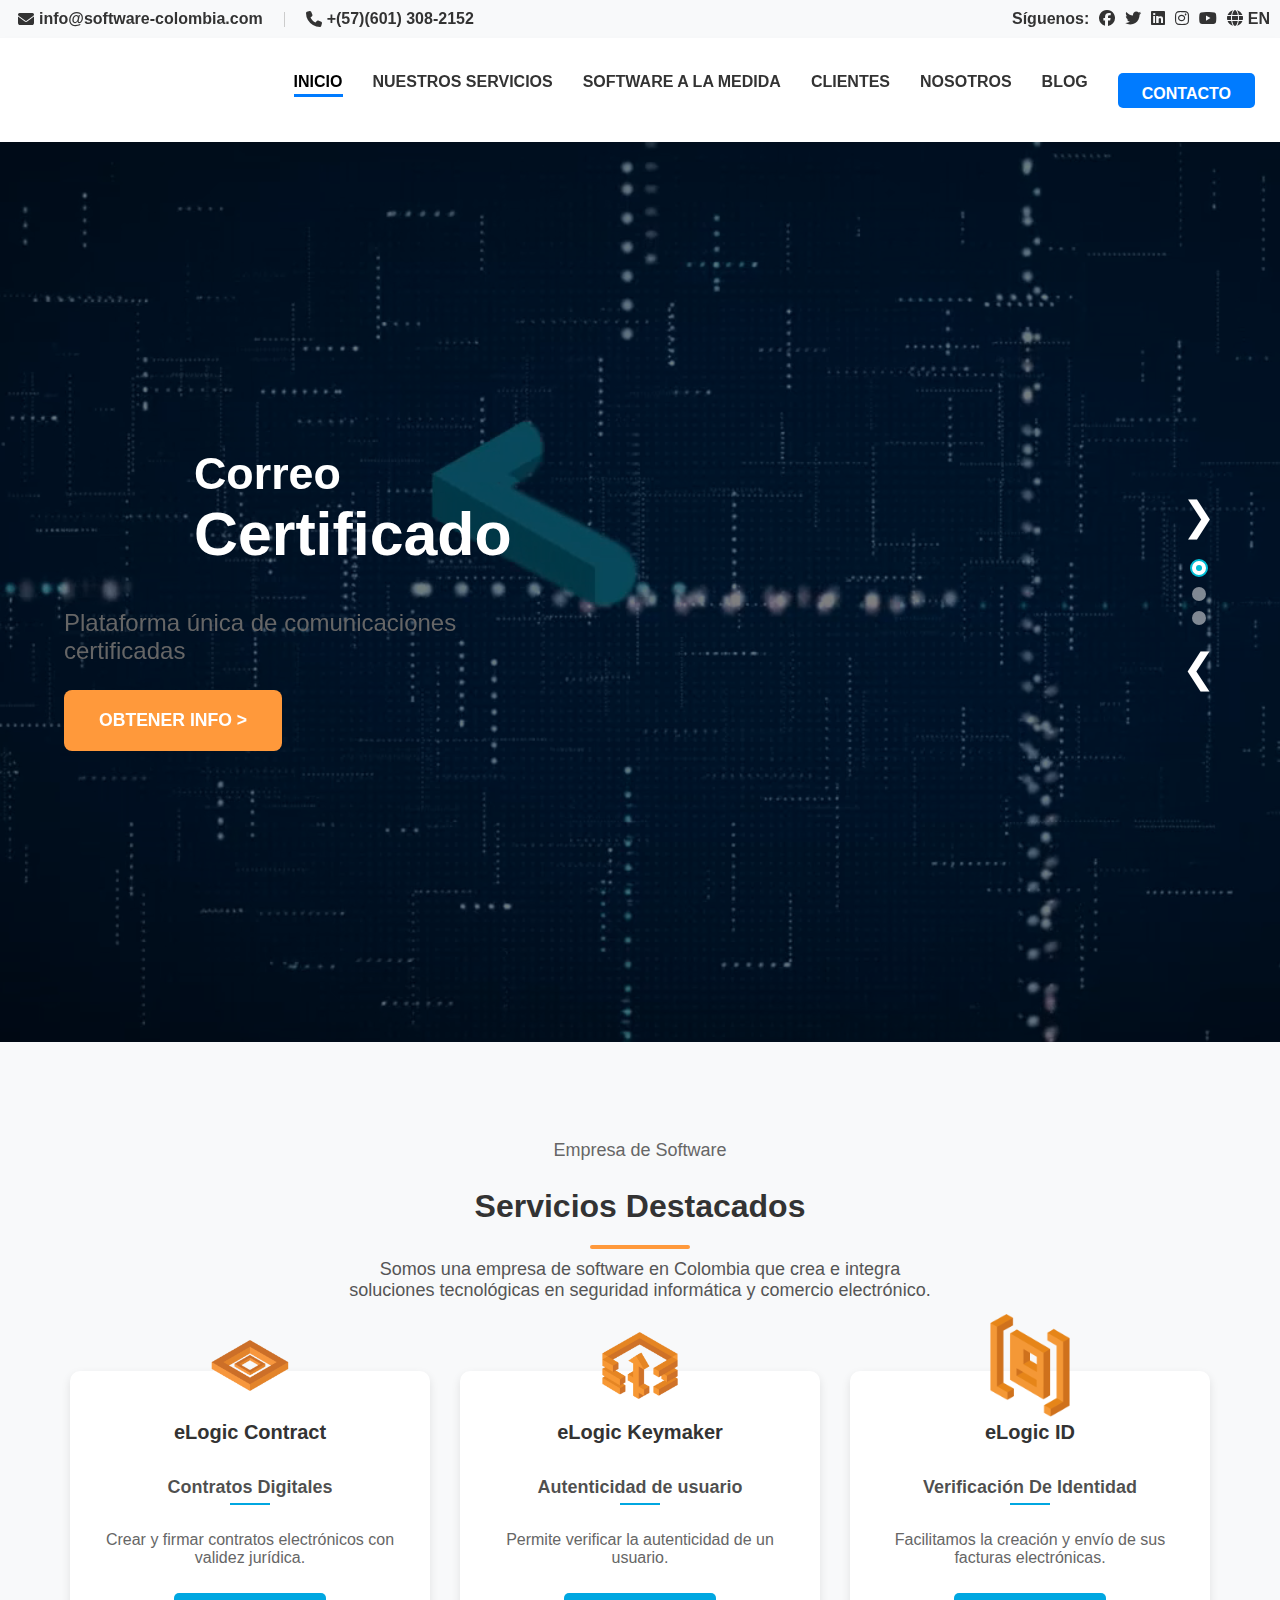
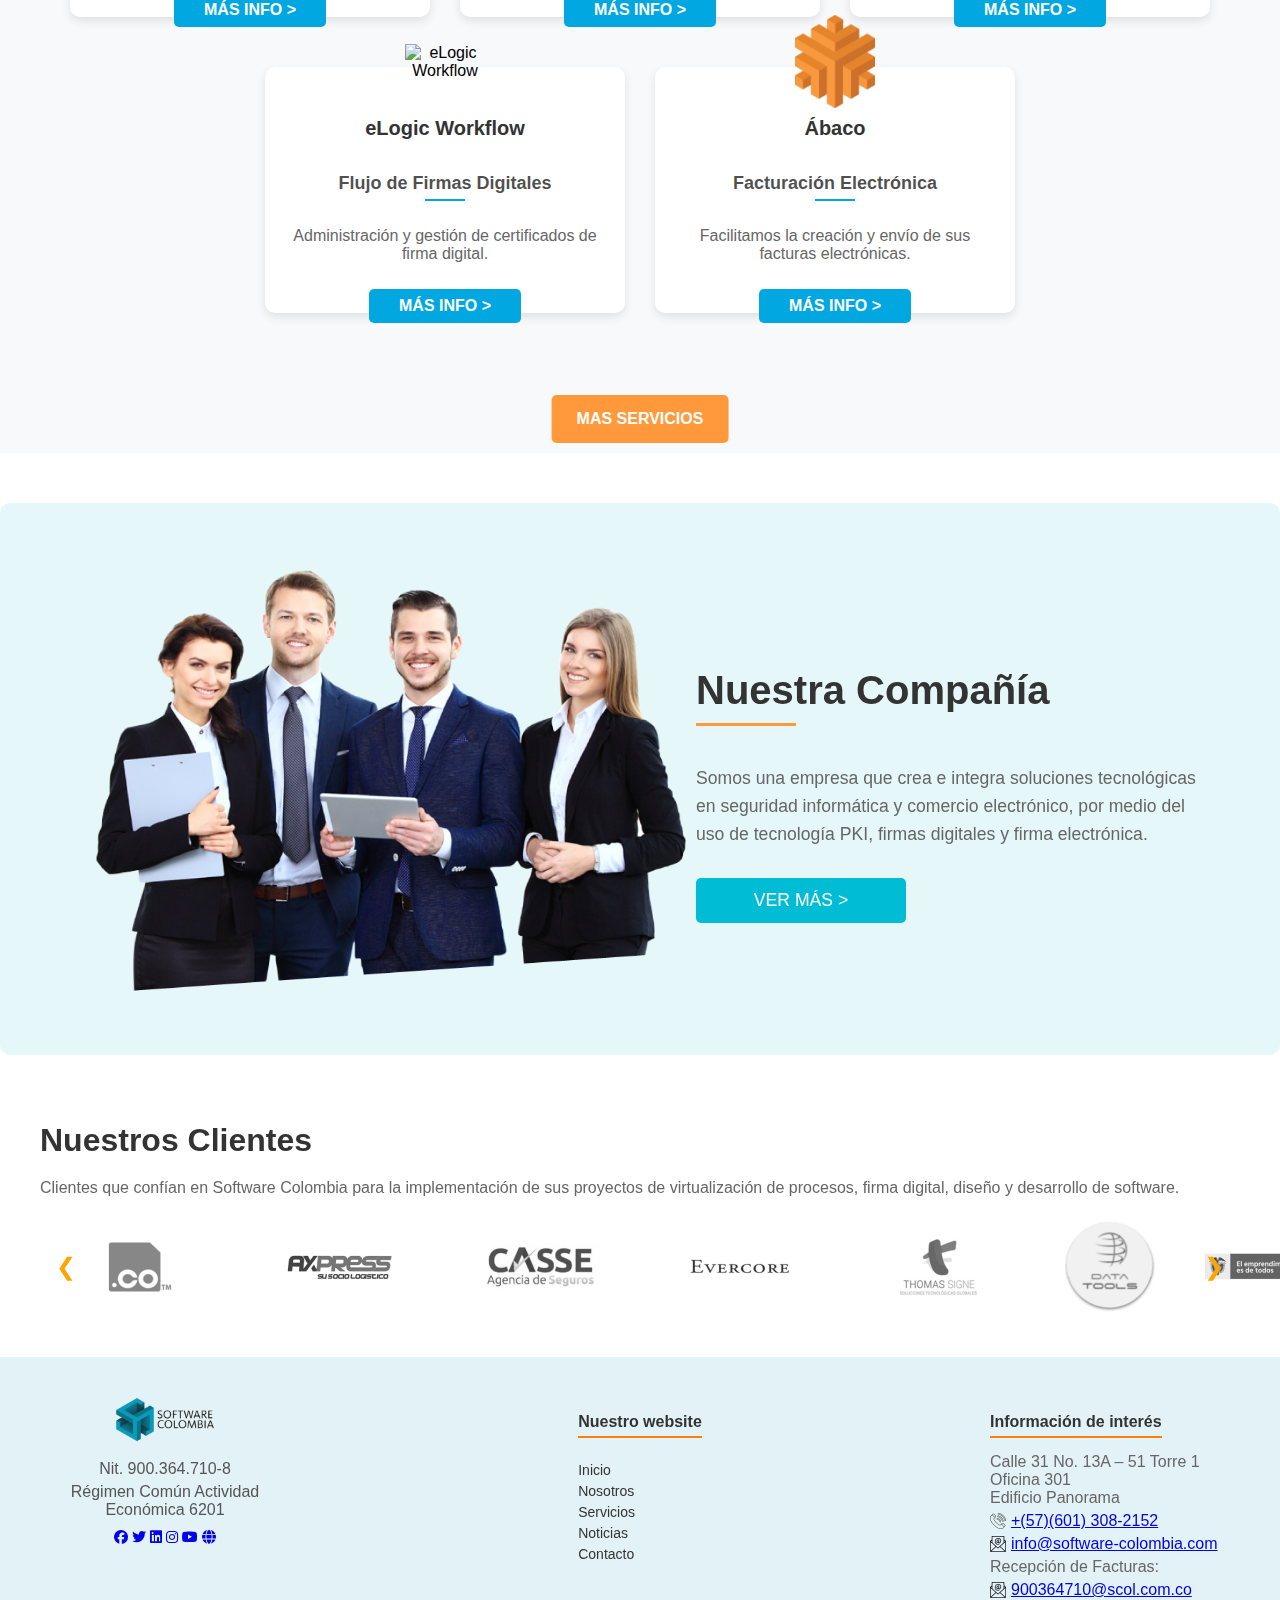
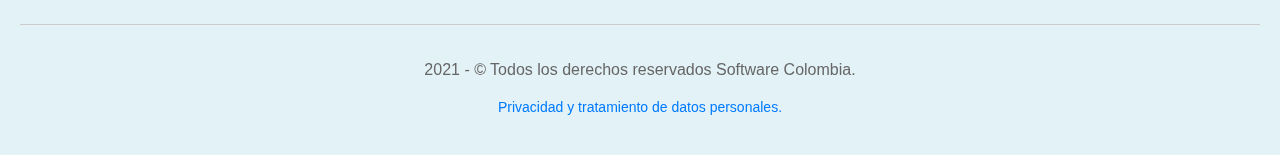
==== html/index.html @ a486e49f "Mejoras seccion de clientes y footer" ====
<!DOCTYPE html>
    <html lang="es">
    <head>
        <meta charset="UTF-8">
        <meta name="viewport" content="width=device-width, initial-scale=1.0">
        <title>Software Colombia</title>
        <link rel="stylesheet" href="/css/index.css">
        <link rel="stylesheet" href="https://cdnjs.cloudflare.com/ajax/libs/font-awesome/6.5.1/css/all.min.css">

    </head>
    <body>
        <header>
            <div class="top-bar">
                <div class="contact-info">
                    <a href="mailto:info@software-colombia.com">
                        <i class="fas fa-envelope"></i> info@software-colombia.com
                    </a>
                    <span class="separator"></span>
                    <a href="tel:+576013082152">
                        <i class="fas fa-phone"></i> +(57)(601) 308-2152
                    </a>
                </div>
                <div class="social-links">
                    <span>Síguenos:</span>
                    <a href="#" class="icon facebook"><i class="fab fa-facebook"></i></a>
                    <a href="#" class="icon twitter"><i class="fab fa-twitter"></i></a>
                    <a href="#" class="icon linkedin"><i class="fab fa-linkedin"></i></a>
                    <a href="#" class="icon instagram"><i class="fab fa-instagram"></i></a>
                    <a href="#" class="icon youtube"><i class="fab fa-youtube"></i></a>
                    <a href="#" class="language"><i class="fas fa-globe"></i> EN</a>
                </div>
            </div>
            
            
            <nav>
                <div class="logo-container">
                    <img src="/img/logo.png" alt="Software Colombia" class="logo">
                </div>
                <ul class="nav-links">
                    <li><a href="#">INICIO</a></li>
                    <li><a href="#">NUESTROS SERVICIOS</a></li>
                    <li><a href="#">SOFTWARE A LA MEDIDA</a></li>
                    <li><a href="#">CLIENTES</a></li>
                    <li><a href="https://software-colombia.com/nosotros/">NOSOTROS</a></li>
                    <li><a href="#">BLOG</a></li>
                    <li><a href="#" class="contact-btn">CONTACTO</a></li>
                </ul>
            </nav>
            <section class="hero">
                <video autoplay loop muted playsinline class="hero-video">
                    <source src="/videos/video-bg.mp4">
                    Tu navegador no soporta el elemento de video.
                </video>
                
                <div class="hero-content">
                    <div class="hero-title">
                        <img src="/img/Scmail.png" alt="Logo" class="logo">
                        <div class="title-text">
                            <span class="correo">Correo</span>
                            <span class="certificado">Certificado</span>
                        </div>
                    </div>
                    <p class="hero-description">Plataforma única de comunicaciones certificadas</p>
                    <button class="cta-button">OBTENER INFO ></button>
                </div>
            
                <div class="carousel">
                    <div class="carousel-controls">
                        <button class="carousel-prev">&#10095;</button> <div class="carousel-indicators">
                            <span class="indicator active"></span>
                            <span class="indicator"></span>
                            <span class="indicator"></span>
                        </div>
                        <button class="carousel-next">&#10094;</button> 
                    </div>
                </div>
            </section>
            
        </header>
        
        <section class="services">
            <p class="subtitle">Empresa de Software</p>
            <h2>Servicios Destacados</h2>
            <div class="title-underline"></div>
            <p class="description">
                Somos una empresa de software en Colombia que crea e integra soluciones tecnológicas en 
                seguridad informática y comercio electrónico.
            </p>
            <div class="services-container">
                <div class="service-card">
                    <div class="service-icon-container">
                        <img src="../img/primer logo.png" alt="eLogic Contract" class="service-icon">
                    </div>
                    <h3>eLogic Contract</h3>
                    <p class="service-title">Contratos Digitales</p>
                    <p>Crear y firmar contratos electrónicos con validez jurídica.</p>
                    <div class="service-button-container">
                        <a href="#" class="btn">MÁS INFO ></a>
                    </div>
                </div>
                <div class="service-card">
                    <div class="service-icon-container">
                        <img src="../img/eLogic-KeyMaker.png" alt="eLogic Keymaker" class="service-icon">
                    </div>
                    <h3>eLogic Keymaker</h3>
                    <p class="service-title">Autenticidad de usuario</p>
                    <p>Permite verificar la autenticidad de un usuario.</p>
                    <div class="service-button-container">
                        <a href="#" class="btn">MÁS INFO ></a>
                    </div>
                </div>
                <div class="service-card">
                    <div class="service-icon-container">
                        <img src="../img/eLogic-ID.png" alt="eLogic ID" class="service-icon">
                    </div>
                    <h3>eLogic ID</h3>
                    <p class="service-title">Verificación De Identidad</p>
                    <p>Facilitamos la creación y envío de sus facturas electrónicas.</p>
                    <div class="service-button-container">
                        <a href="#" class="btn">MÁS INFO ></a>
                    </div>
                </div>
                <div class="service-card">
                    <div class="service-icon-container">
                        <img src="../img/eLogic-Workflow.png" alt="eLogic Workflow" class="service-icon">
                    </div>
                    <h3>eLogic Workflow</h3>
                    <p class="service-title">Flujo de Firmas Digitales</p>
                    <p>Administración y gestión de certificados de firma digital.</p>
                    <div class="service-button-container">
                        <a href="#" class="btn">MÁS INFO ></a>
                    </div>
                </div>
                <div class="service-card">
                    <div class="service-icon-container">
                        <img src="../img/Abaco.png" alt="Ábaco" class="service-icon">
                    </div>
                    <h3>Ábaco</h3>
                    <p class="service-title">Facturación Electrónica</p>
                    <p>Facilitamos la creación y envío de sus facturas electrónicas.</p>
                    <div class="service-button-container">
                        <a href="#" class="btn">MÁS INFO ></a>
                    </div>
                </div>
            </div>
            <div class="more-services">
                <a href="#" class="btn">MAS SERVICIOS</a>
            </div>
        </section>
    
        <section class="company-section">
            <img src="/img/nosotros-software-colombia-2.png" alt="Nuestra Compañía">
            <div class="company-content">
                <h2>Nuestra Compañía</h2>
                <p>Somos una empresa que crea e integra soluciones tecnológicas en seguridad informática y comercio electrónico, por medio del uso de tecnología PKI, firmas digitales y firma electrónica.</p>
                <a href="#" class="btn_COMPA">VER MÁS ></a>
            </div>
        </section>
        <section class="clientes">
            <h2>Nuestros Clientes</h2>
            <p>Clientes que confían en Software Colombia para la implementación de sus proyectos de virtualización de procesos, firma digital, diseño y desarrollo de software.</p>
            <div class="carousel">
                <button id="prev" class="arrow">&#10094;</button>
                <div class="carousel-track">
                    <img src="../img/co-internet-clientes-software-colombia-min.png" alt="1">
                    <img src="../img/axpress-clientes-software-colombia-min.png" alt="2">
                    <img src="../img/casse-clientes-software-colombia-300x200-min.png" alt="3">
                    <img src="../img/evercore-clientes-software-colombia-300x200-min.png" alt="4s">
                    <img src="../img/thomas-signe-clientes-software-colombia-300x200-min.png" alt="5">
                    <img src="../img/DatatoolsV-001-1-e1652474789304-min.png" alt="6">
                    <img src="../img/Logo-MinHacienda-1-300x74-min.png" alt="7">
                    <img src="../img/policia-nacional-clientes-software-colombia-300x200-min.png" alt="8">
                    <img src="../img/sfc-clientes-software-colombia-min.png" alt="9">
                    <img src="../img/imagen_2025-03-11_121646640-min.png" alt="10">
                </div>
                <button id="next" class="arrow">&#10095;</button>
            </div>
        </section>
    <footer>
        <div class="footer-container">
            <div class="footer-logo">
                <img src="../img/logo.png" alt="Software Colombia">
                <p>Nit. 900.364.710-8</p>
                <p>Régimen Común Actividad Económica 6201</p>
                <div class="social-icons">
                    <a href="#" class="icon facebook"><i class="fab fa-facebook"></i></a>
                    <a href="#" class="icon twitter"><i class="fab fa-twitter"></i></a>
                    <a href="#" class="icon linkedin"><i class="fab fa-linkedin"></i></a>
                    <a href="#" class="icon instagram"><i class="fab fa-instagram"></i></a>
                    <a href="#" class="icon youtube"><i class="fab fa-youtube"></i></a>
                    <a href="#" class="language"><i class="fas fa-globe"></i></a>
                </div>
            </div>
    
            <div class="footer-links">
                <h3>Nuestro website</h3>
                <ul>
                    <li><a href="#">Inicio</a></li>
                    <li><a href="#">Nosotros</a></li>
                    <li><a href="#">Servicios</a></li>
                    <li><a href="#">Noticias</a></li>
                    <li><a href="#">Contacto</a></li>
                </ul>
            </div>
    
            <div class="footer-info">
                <h3>Información de interés</h3>
                <p>Calle 31 No. 13A – 51 Torre 1 Oficina 301<br>Edificio Panorama</p>
                <p><img src="../img/phone-call_7229376-min.png" alt="Teléfono"> <a href="tel:+576013082152">+(57)(601) 308-2152</a></p>
                <p><img src="../img/e-mail_11386114-min.png" alt="Email"> <a href="mailto:info@software-colombia.com">info@software-colombia.com</a></p>
                <p>Recepción de Facturas:</p>
                <p><img src="../img/e-mail_11386114-min.png" alt="Email"> <a href="mailto:900364710@scol.com.co">900364710@scol.com.co</a></p>
            </div>
        </div>
    
        <div class="footer-bottom">
            <p>2021 - © Todos los derechos reservados Software Colombia.</p>
            <a href="#">Privacidad y tratamiento de datos personales.</a>
        </div>
    </footer>
    
    <script src="/js/script.js"></script>
</body>
</html>
---- css/index.css ----
body {
    margin: 0;
    font-family: Arial, sans-serif;
}

.top-bar {
    display: flex;
    justify-content: space-between;
    align-items: center;
    padding: 5px 5px;
    background-color: #f8f9fa;
    color: #333;
    font-size: 16px;
    font-weight: bold;
}

.top-bar.hidden {
    transform: translateY(-100%);
    transition: transform 0.3s ease;
}

.contact-info {
    display: flex;
    align-items: center;
}

.contact-info a {
    color: #333;
    text-decoration: none;
    margin: 0 8px;
    transition: color 0.3s;
    padding: 5px;
    border-radius: 5px;
    font-weight: bold;
    display: flex;
    align-items: center;
}

.contact-info a i {
    margin-right: 5px;
}

.contact-info .separator {
    height: 15px;
    width: 1px;
    background-color: #ccc;
    margin: 0 8px;
}

.social-links {
    display: flex;
    align-items: center;
}

.social-links span {
    margin-right: 5px;
}

.social-links a {
    color: #333;
    text-decoration: none;
    margin: 0 5px;
    font-size: 16px;
    transition: color 0.3s;
}

.social-links a:hover {
    color: #000;
}

nav {
    display: flex;
    justify-content: space-between;
    align-items: center;
    padding: 10px;
    background: white;
    box-shadow: 0px 4px 6px rgba(0, 0, 0, 0.1);
}

.logo {
    height: 80px;
    opacity: 0;
    transform: translateY(20px);
    animation: logoFadeIn 1s ease-out forwards;
}

@keyframes logoFadeIn {
    to {
        opacity: 1;
        transform: translateY(0);
    }
}

.nav-links {
    list-style: none;
    display: flex;
    padding: 0;
}

.nav-links li {
    position: relative;
    margin: 0 15px;
}

.nav-links a {
    text-decoration: none;
    color: #333;
    font-weight: bold;
    padding-bottom: 5px;
    transition: color 0.3s;
    position: relative;
}

.nav-links a::after {
    content: "";
    position: absolute;
    left: 0;
    bottom: -2px;
    width: 100%;
    height: 3px;
    background-color: #007bff;
    transform: scaleX(0);
    transform-origin: left;
    transition: transform 0.3s ease-in-out;
}

.nav-links a:hover::after {
    transform: scaleX(1);
}

.nav-links li:first-child a {
    color: black !important;
}

.nav-links li:first-child a::after {
    transform: scaleX(1);
}

.contact-btn {
    background-color: #007bff;
    color: white !important;
    padding: 12px 24px;
    border-radius: 5px;
    font-weight: bold;
    text-decoration: none !important;
    display: inline-block;
    transition: background-color 0.3s ease-in-out;
    border: none;
}

.contact-btn::after {
    display: none !important;
}

.contact-btn:hover {
    background-color: #0056b3;
}

.hero {
    position: relative;
    display: flex;
    align-items: center;
    justify-content: space-between;
    height: 100vh;
    overflow: hidden;
    padding: 0 5%;
}

.hero-video {
    position: absolute;
    top: 50%;
    left: 50%;
    transform: translate(-50%, -50%);
    width: 100%;
    height: 100%;
    object-fit: cover;
    z-index: -1;
}

.hero::after {
    content: "";
    position: absolute;
    top: 0;
    left: 0;
    width: 100%;
    height: 100%;
    background: rgba(0, 0, 0, 0.5);
    z-index: 0;
}

.hero-content {
    max-width: 40%;
    color: white;
    text-align: left;
    position: relative;
    z-index: 1;
}

.hero-title {
    display: flex;
    align-items: center;
    gap: 20px;
}

.hero-title .logo {
    width: 110px;
    height: auto;
}

.hero-title .title-text {
    display: flex;
    flex-direction: column;
}

.hero-title .correo {
    font-size: 2.8em;
    font-weight: bold;
}

.hero-title .certificado {
    font-size: 3.8em;
    font-weight: bold;
}

.hero-description {
    font-size: 1.5em;
    margin: 25px 0;
}

.cta-button {
    background-color: rgb(255, 153, 59);
    color: white;
    padding: 20px 35px;
    border-radius: 8px;
    text-decoration: none;
    font-weight: bold;
    font-size: 1.1em;
    border: none;
    cursor: pointer;
    transition: background 0.3s ease;
}

.cta-button:hover {
    background-color: #ffd9a6;
}

.carousel {
    position: relative;
    z-index: 1;
}

.carousel-controls {
    display: flex;
    flex-direction: column;
    align-items: center;
    position: absolute;
    right: 1%;
    top: 50%;
    transform: translateY(-50%);
    gap: 20px;
}

.carousel-prev,
.carousel-next {
    background: none;
    color: white;
    border: none;
    padding: 0;
    font-size: 2.5em;
    cursor: pointer;
    transition: transform 0.2s;
}

.carousel-prev:hover,
.carousel-next:hover {
    transform: scale(1.2);
}

.carousel-indicators {
    display: flex;
    flex-direction: column;
    align-items: center;
    gap: 10px;
}

.indicator {
    width: 14px;
    height: 14px;
    background-color: rgba(255, 255, 255, 0.5);
    border-radius: 50%;
    cursor: pointer;
    transition: background 0.3s, transform 0.2s;
    position: relative;
}

.indicator.active {
    background-color: white;
    border: 2px solid #00bcd4;
}

.indicator.active::before {
    content: '';
    position: absolute;
    top: 50%;
    left: 50%;
    transform: translate(-50%, -50%);
    width: 6px;
    height: 6px;
    background-color: #00bcd4;
    border-radius: 50%;
}

.services {
    text-align: center;
    padding: 80px 20px;
    background-color: #f8f9fa;
    position: relative;
    overflow: visible;
}

.subtitle {
    font-size: 18px;
    color: #666;
    margin-bottom: 10px;
}

h2 {
    font-size: 32px;
    color: #333;
    margin-bottom: 20px;
}

.title-underline {
    width: 100px;
    height: 4px;
    background-color: rgb(255, 153, 59);
    margin: 10px auto;
    border-radius: 2px;
}

.description {
    font-size: 18px;
    color: #555;
    max-width: 600px;
    margin: 0 auto 70px;
}

.services-container {
    display: flex;
    flex-wrap: wrap;
    justify-content: center;
    gap: 20px 30px;
    align-items: stretch;
}

.service-card {
    background: white;
    border-radius: 10px;
    padding: 30px 20px;
    width: 320px;
    box-shadow: 0 4px 10px rgba(0, 0, 0, 0.1);
    text-align: center;
    transition: transform 0.3s;
    display: flex;
    flex-direction: column;
    justify-content: flex-start;
    align-items: center;
    position: relative;
    overflow: visible;
    margin-bottom: 30px;
}

.service-card:hover {
    transform: translateY(-5px);
}

.service-icon {
    width: 80px;
    height: auto;
    margin-bottom: 50px;
    display: block;
    margin-left: auto;
    margin-right: auto;
}

h3 {
    font-size: 20px;
    color: #333;
    margin-bottom: 15px;
}

.service-title {
    font-weight: bold;
    font-size: 18px;
    color: rgba(0, 0, 0, 0.7);
    margin-bottom: 10px;
    position: relative;
}

.service-title::after {
    content: "";
    display: block;
    width: 40px;
    height: 2px;
    background-color: #00a7e1;
    margin: 5px auto 0;
}

p {
    font-size: 16px;
    color: #666;
    margin-bottom: 20px;
    flex-grow: 1;
}

.btn {
    display: inline-block;
    padding: 8px 30px;
    background-color: #00a7e1;
    color: white;
    text-decoration: none;
    border-radius: 5px;
    font-weight: bold;
    transition: background 0.3s;
    align-self: center;
    margin-top: auto;
    position: absolute;
    bottom: 10px;
    left: 50%;
    transform: translateX(-50%);
    white-space: nowrap;
}

.btn:hover {
    background-color: #007bff;
}

.special-container {
    display: flex;
    justify-content: center;
    gap: 20px;
    width: 100%;
}

.service-card.special {
    width: 45%;
}

.more-services {
    margin-top: 30px;
    text-align: center;
    font-weight: bold;
}

.more-services .btn {
    background-color: rgb(255, 153, 59);
    color: white;
    padding: 15px 25px;
    font-size: 1rem;
    border-radius: 5px;
    text-decoration: none;
}

.more-services .btn:hover {
    background-color: #e68900;
}

.service-icon-container {
    position: absolute;
    top: -20px;
    left: 50%;
    transform: translateX(-50%);
    width: 80px;
    height: 80px;
    display: flex;
    justify-content: center;
    align-items: center;
    z-index: 1;
}

.service-button-container {
    position: absolute;
    bottom: -20px;
    left: 50%;
    transform: translateX(-50%);
    z-index: 1;
}

.company-section {
    display: flex;
    align-items: center;
    justify-content: space-between;
    background-color: rgba(9, 172, 196, 0.1) !important;
    padding: 60px 80px;
    border-radius: 10px;
    margin-top: 50px;
}

.company-section img {
    width: 55%;
    border-radius: 10px;
}

.company-content {
    width: 45%;
    text-align: left;
    display: flex;
    flex-direction: column;
}

.company-content .btn_COMPA {
    background-color: #00bcd4;
    color: white;
    padding: 12px 30px;
    font-size: 1.1rem;
    border-radius: 5px;
    text-decoration: none;
    display: inline-block;
    margin-top: auto;
    width: 150px;
    text-align: center;
}

.company-content h2 {
    font-size: 2.5rem;
    color: #333;
    margin-bottom: 20px;
    border-bottom: 3px solid rgb(255, 153, 59);
    width: 100px;
    padding-bottom: 10px;
    display: inline-block;
    white-space: nowrap;
}

.company-content p {
    font-size: 1.1rem;
    color: #666;
    line-height: 1.6;
    margin-bottom: 30px;
}

.company-content .btn {
    background-color: #00bcd4;
    color: white;
    padding: 12px 30px;
    font-size: 1.1rem;
    border-radius: 5px;
    text-decoration: none;
    display: inline-block;
    margin-top: 20px;
}

.company-content .btn:hover {
    background-color: #008c9e;
}

.clientes {
    padding: 40px 20px;
    max-width: 1200px;
    margin: auto;
}

.carousel-container {
    position: relative;
    display: flex;
    align-items: center;
    justify-content: center;
    overflow: hidden;
    max-width: 100%;
    margin: auto;
}

.carousel-track-wrapper {
    overflow: hidden;
    width: 80%;
    max-width: 1000px;
}

.carousel-track {
    display: flex;
    transition: transform 0.5s ease-in-out;
    width: max-content;
    align-items: center;
}

.carousel-track img {
    max-width: 150px;
    margin: 0 25px;
    filter: grayscale(100%);
    transition: filter 0.3s ease-in-out;
}

.carousel-track img:hover {
    filter: grayscale(0%);
}

.arrow {
    position: absolute;
    background: none;
    border: none;
    font-size: 24px;
    cursor: pointer;
    color: orange;
    top: 50%;
    transform: translateY(-50%);
}

#prev {
    left: 10px;
}

#next {
    right: 10px;
}

footer {
    background-color: #e3f2f7;
    padding: 40px 20px;
    color: #333;
    font-size: 14px;
}

.footer-container {
    display: flex;
    justify-content: space-between;
    align-items: flex-start;
    max-width: 1200px;
    margin: auto;
    flex-wrap: wrap;
}

.footer-logo {
    max-width: 250px;
    text-align: center;
}

.footer-logo img {
    width: 100px;
    margin-bottom: 10px;
}

.footer-logo p {
    margin: 5px 0;
    color: #555;
}

.social-icons {
    margin-top: 10px;
}

.social-icons a img {
    width: 24px;
    margin: 0 5px;
    transition: transform 0.3s;
}

.social-icons a img:hover {
    transform: scale(1.2);
}

.footer-links,
.footer-info {
    max-width: 250px;
}

.footer-links h3,
.footer-info h3 {
    font-size: 16px;
    font-weight: bold;
    margin-bottom: 10px;
    border-bottom: 2px solid #ff7f0e;
    display: inline-block;
    padding-bottom: 5px;
}

.footer-links ul {
    list-style: none;
    padding: 0;
}

.footer-links ul li {
    margin: 5px 0;
}

.footer-links ul li a {
    text-decoration: none;
    color: #333;
    transition: color 0.3s;
}

.footer-links ul li a:hover {
    color: #ff7f0e;
}

.footer-info p {
    margin: 5px 0;
    display: flex;
    align-items: center;
}

.footer-info img {
    width: 16px;
    margin-right: 5px;
}

.footer-bottom {
    text-align: center;
    padding-top: 20px;
    border-top: 1px solid #ccc;
    margin-top: 20px;
}

.footer-bottom a {
    color: #007bff;
    text-decoration: none;
}

.footer-bottom a:hover {
    text-decoration: underline;
}

/* Media Queries para Responsive Design */

@media (max-width: 1200px) {
    .hero-content {
        max-width: 50%;
    }

    .company-section {
        padding: 40px;
    }

    .company-section img {
        width: 50%;
    }

    .company-content {
        width: 50%;
    }
}

@media (max-width: 992px) {
    .hero-content {
        max-width: 60%;
    }

    .company-section {
        flex-direction: column;
        align-items: center;
        text-align: center;
    }

    .company-section img {
        width: 80%;
        margin-bottom: 20px;
    }

    .company-content {
        width: 80%;
        text-align: center;
    }

    .company-content h2 {
        margin: 0 auto 20px;
    }

    .services-container {
        gap: 20px;
    }

    .service-card {
        width: 45%;
    }

    .special-container {
        flex-direction: column;
        align-items: center;
    }

    .service-card.special {
        width: 80%;
    }
}

@media (max-width: 768px) {
    .top-bar {
        flex-direction: column;
        align-items: flex-start;
        padding: 10px;
    }

    .contact-info {
        margin-bottom: 10px;
    }

    .hero-content {
        max-width: 80%;
    }

    .hero-title {
        flex-direction: column;
        align-items: flex-start;
    }

    .hero-title .logo {
        margin-bottom: 20px;
    }

    .nav-links {
        flex-direction: column;
        align-items: flex-start;
    }

    .nav-links li {
        margin: 10px 0;
    }

    .services-container {
        flex-direction: column;
        align-items: center;
    }

    .service-card {
        width: 80%;
    }

    .carousel-controls {
        right: 5%;
    }

    .carousel-track img {
        max-width: 100px;
        margin: 0 15px;
    }

    .footer-container {
        flex-direction: column;
        align-items: center;
        text-align: center;
    }

    .footer-links,
    .footer-info {
        margin-top: 20px;
    }
}

@media (max-width: 576px) {
    .hero-content {
        max-width: 90%;
    }

    .hero-title .correo {
        font-size: 2em;
    }

    .hero-title .certificado {
        font-size: 3em;
    }

    .hero-description {
        font-size: 1.2em;
    }

    .cta-button {
        padding: 15px 25px;
        font-size: 1em;
    }

    .service-card {
        width: 100%;
    }

    .carousel-track img {
        max-width: 80px;
        margin: 0 10px;
    }

    .footer-logo img {
        width: 80px;
    }

    .footer-links,
    .footer-info {
        max-width: 100%;
    }
}
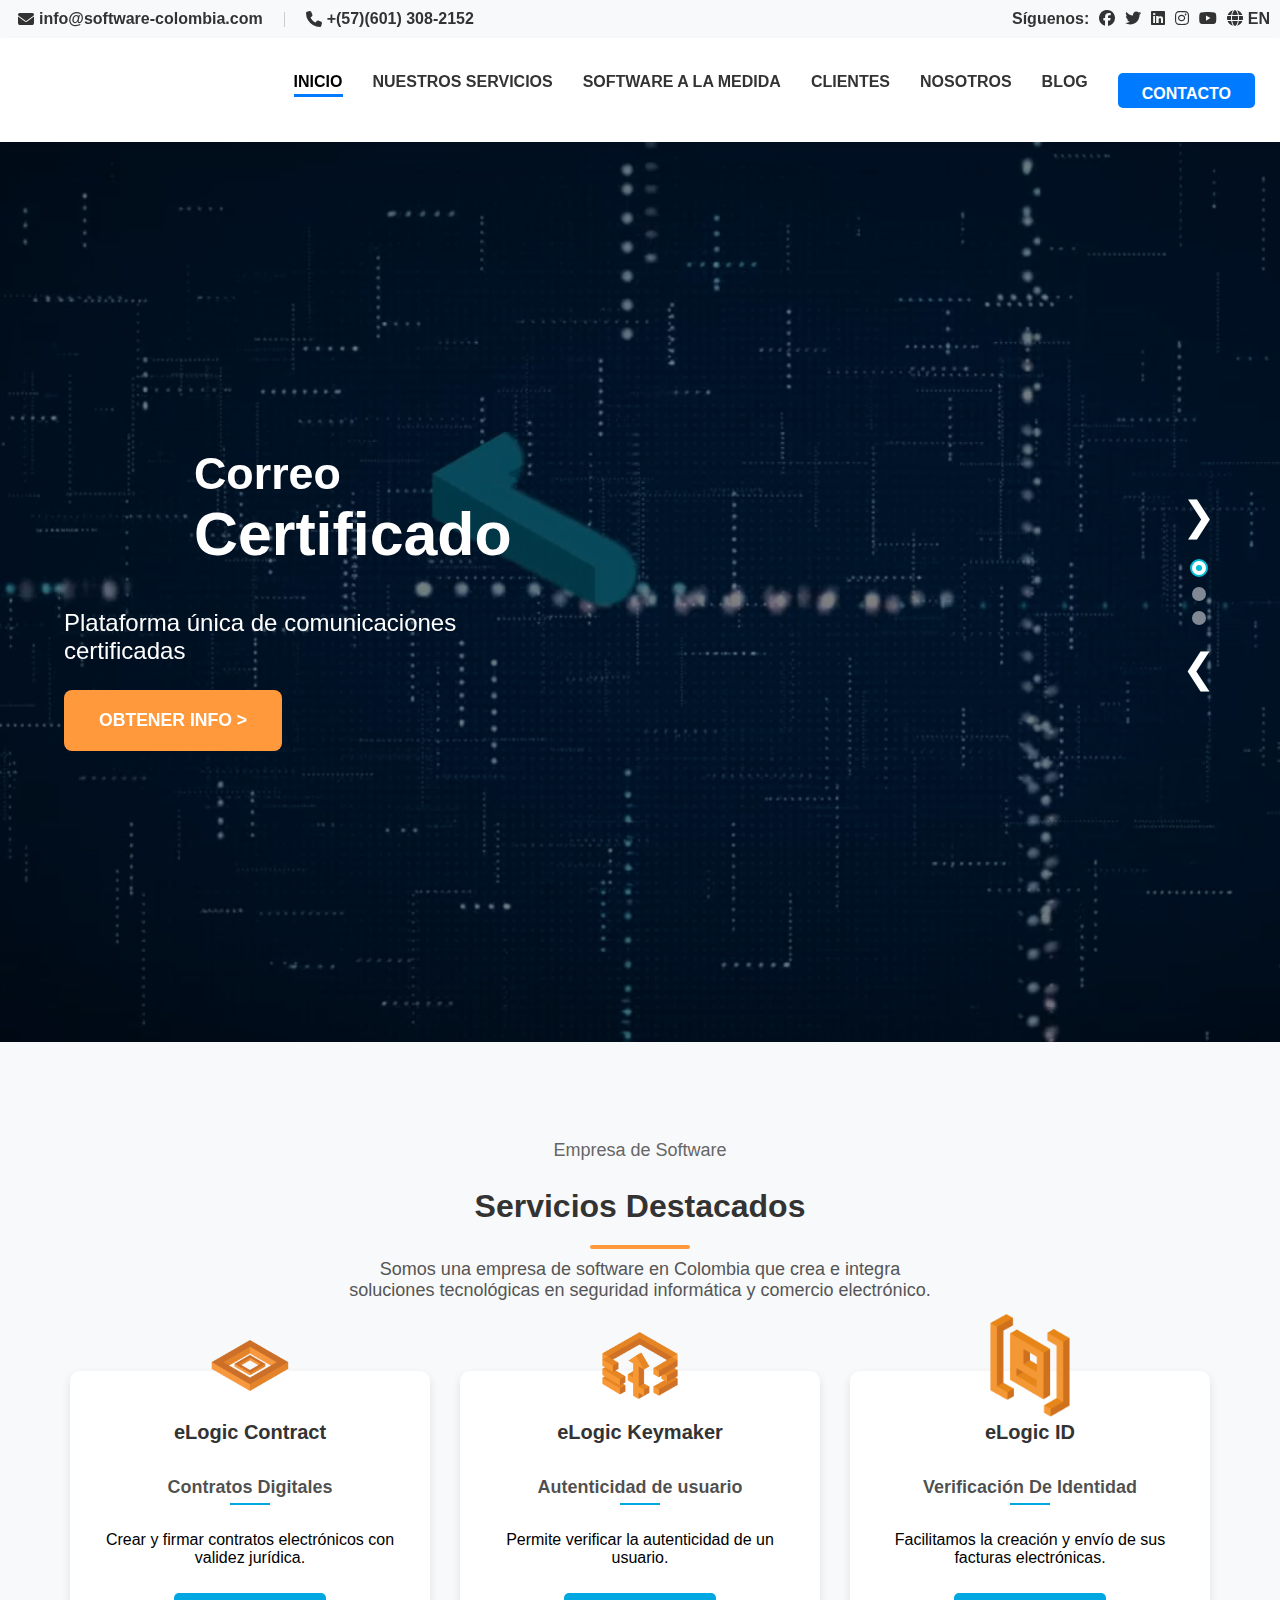
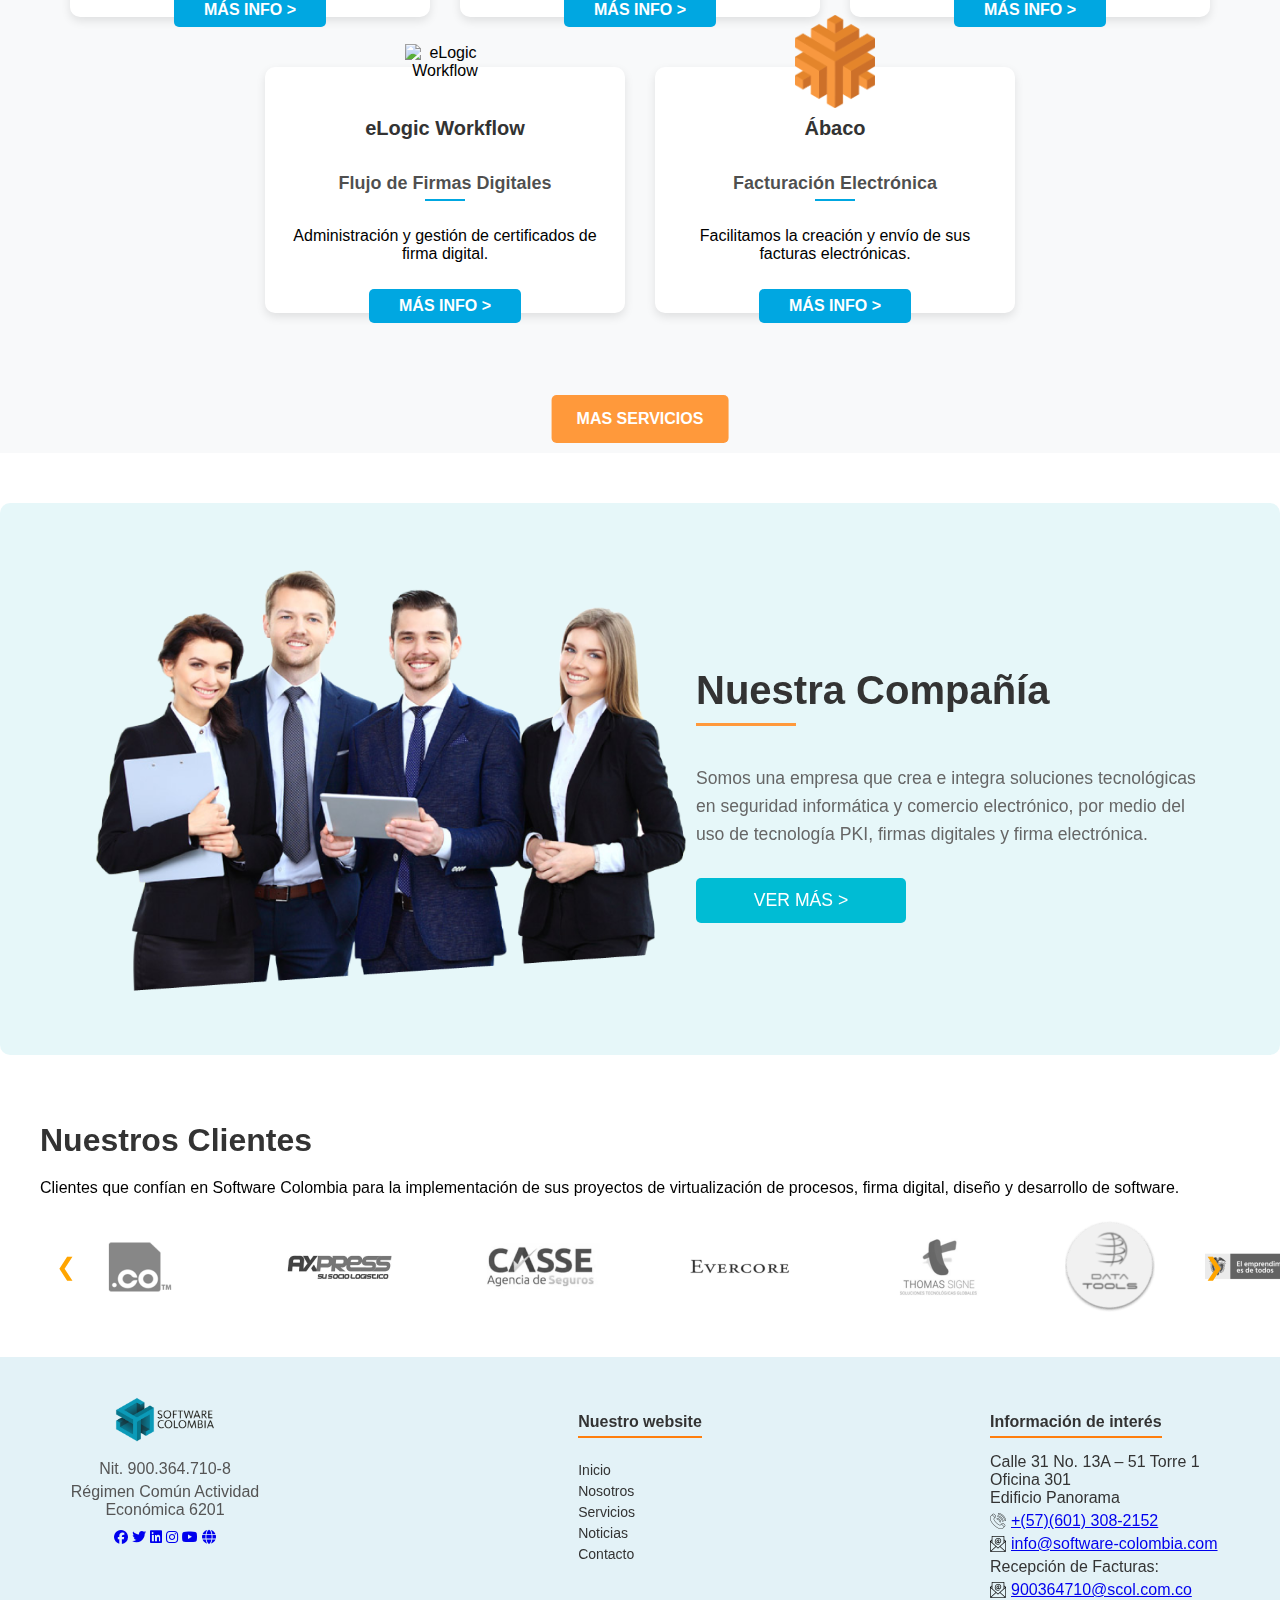
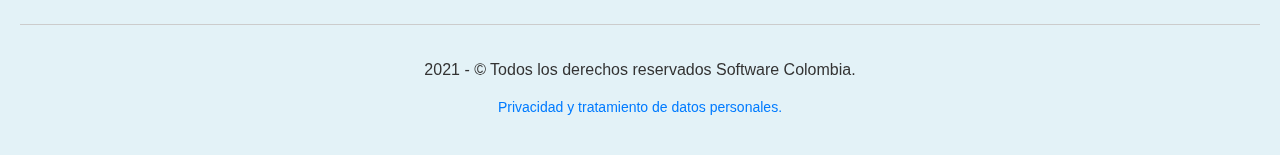
==== commit d1ee7cd0: "fix trancisiones" ====
--- a/html/index.html
+++ b/html/index.html
@@ -1,224 +1,223 @@
-    <!DOCTYPE html>
-    <html lang="es">
-    <head>
-        <meta charset="UTF-8">
-        <meta name="viewport" content="width=device-width, initial-scale=1.0">
-        <title>Software Colombia</title>
-        <link rel="stylesheet" href="/css/index.css">
-        <link rel="stylesheet" href="https://cdnjs.cloudflare.com/ajax/libs/font-awesome/6.5.1/css/all.min.css">
-
-    </head>
-    <body>
-        <header>
-            <div class="top-bar">
-                <div class="contact-info">
-                    <a href="mailto:info@software-colombia.com">
-                        <i class="fas fa-envelope"></i> info@software-colombia.com
-                    </a>
-                    <span class="separator"></span>
-                    <a href="tel:+576013082152">
-                        <i class="fas fa-phone"></i> +(57)(601) 308-2152
-                    </a>
-                </div>
-                <div class="social-links">
-                    <span>Síguenos:</span>
-                    <a href="#" class="icon facebook"><i class="fab fa-facebook"></i></a>
-                    <a href="#" class="icon twitter"><i class="fab fa-twitter"></i></a>
-                    <a href="#" class="icon linkedin"><i class="fab fa-linkedin"></i></a>
-                    <a href="#" class="icon instagram"><i class="fab fa-instagram"></i></a>
-                    <a href="#" class="icon youtube"><i class="fab fa-youtube"></i></a>
-                    <a href="#" class="language"><i class="fas fa-globe"></i> EN</a>
-                </div>
-            </div>
-            
-            
-            <nav>
-                <div class="logo-container">
-                    <img src="/img/logo.png" alt="Software Colombia" class="logo">
-                </div>
-                <ul class="nav-links">
-                    <li><a href="#">INICIO</a></li>
-                    <li><a href="#">NUESTROS SERVICIOS</a></li>
-                    <li><a href="#">SOFTWARE A LA MEDIDA</a></li>
-                    <li><a href="#">CLIENTES</a></li>
-                    <li><a href="https://software-colombia.com/nosotros/">NOSOTROS</a></li>
-                    <li><a href="#">BLOG</a></li>
-                    <li><a href="#" class="contact-btn">CONTACTO</a></li>
-                </ul>
-            </nav>
-            <section class="hero">
-                <video autoplay loop muted playsinline class="hero-video">
-                    <source src="/videos/video-bg.mp4">
-                    Tu navegador no soporta el elemento de video.
-                </video>
-                
-                <div class="hero-content">
-                    <div class="hero-title">
-                        <img src="/img/Scmail.png" alt="Logo" class="logo">
-                        <div class="title-text">
-                            <span class="correo">Correo</span>
-                            <span class="certificado">Certificado</span>
-                        </div>
+<!DOCTYPE html>
+<html lang="es">
+<head>
+    <meta charset="UTF-8">
+    <meta name="viewport" content="width=device-width, initial-scale=1.0">
+    <title>Software Colombia</title>
+    <link rel="stylesheet" href="/css/index.css">
+    <link rel="stylesheet" href="https://cdnjs.cloudflare.com/ajax/libs/font-awesome/6.5.1/css/all.min.css">
+
+</head>
+<body>
+    <header>
+        <div class="top-bar">
+            <div class="contact-info">
+                <a href="mailto:info@software-colombia.com">
+                    <i class="fas fa-envelope"></i> info@software-colombia.com
+                </a>
+                <span class="separator"></span>
+                <a href="tel:+576013082152">
+                    <i class="fas fa-phone"></i> +(57)(601) 308-2152
+                </a>
+            </div>
+            <div class="social-links">
+                <span>Síguenos:</span>
+                <a href="#" class="icon facebook"><i class="fab fa-facebook"></i></a>
+                <a href="#" class="icon twitter"><i class="fab fa-twitter"></i></a>
+                <a href="#" class="icon linkedin"><i class="fab fa-linkedin"></i></a>
+                <a href="#" class="icon instagram"><i class="fab fa-instagram"></i></a>
+                <a href="#" class="icon youtube"><i class="fab fa-youtube"></i></a>
+                <a href="#" class="language"><i class="fas fa-globe"></i> EN</a>
+            </div>
+        </div>
+        
+        
+        <nav>
+            <div class="logo-container">
+                <img src="/img/logo.png" alt="Software Colombia" class="logo">
+            </div>
+            <ul class="nav-links">
+                <li><a href="./index.html">INICIO</a></li>
+                <li><a href="./servicios.html">NUESTROS SERVICIOS</a></li>
+                <li><a href="#">SOFTWARE A LA MEDIDA</a></li>
+                <li><a href="#">CLIENTES</a></li>
+                <li><a href="https://software-colombia.com/nosotros/">NOSOTROS</a></li>
+                <li><a href="#">BLOG</a></li>
+                <li><a href="#" class="contact-btn">CONTACTO</a></li>
+            </ul>
+        </nav>
+        <section class="hero">
+            <video autoplay loop muted playsinline class="hero-video">
+                <source src="/videos/video-bg.mp4">
+                Tu navegador no soporta el elemento de video.
+            </video>
+            <div class="hero-content">
+                <div class="hero-title">
+                    <img src="/img/Scmail.png" alt="Logo" class="logo">
+                    <div class="title-text">
+                        <span class="correo">Correo</span>
+                        <span class="certificado">Certificado</span>
                     </div>
-                    <p class="hero-description">Plataforma única de comunicaciones certificadas</p>
-                    <button class="cta-button">OBTENER INFO ></button>
-                </div>
-            
-                <div class="carousel">
-                    <div class="carousel-controls">
-                        <button class="carousel-prev">&#10095;</button> <div class="carousel-indicators">
-                            <span class="indicator active"></span>
-                            <span class="indicator"></span>
-                            <span class="indicator"></span>
-                        </div>
-                        <button class="carousel-next">&#10094;</button> 
+                </div>
+                <p class="hero-description">Plataforma única de comunicaciones certificadas</p>
+                <button class="cta-button">OBTENER INFO ></button>
+            </div>
+        
+            <div class="carousel">
+                <div class="carousel-controls">
+                    <button class="carousel-prev">&#10095;</button> <div class="carousel-indicators">
+                        <span class="indicator active"></span>
+                        <span class="indicator"></span>
+                        <span class="indicator"></span>
                     </div>
-                </div>
-            </section>
-            
-        </header>
-        
-        <section class="services">
-            <p class="subtitle">Empresa de Software</p>
-            <h2>Servicios Destacados</h2>
-            <div class="title-underline"></div>
-            <p class="description">
-                Somos una empresa de software en Colombia que crea e integra soluciones tecnológicas en 
-                seguridad informática y comercio electrónico.
-            </p>
-            <div class="services-container">
-                <div class="service-card">
-                    <div class="service-icon-container">
-                        <img src="../img/primer logo.png" alt="eLogic Contract" class="service-icon">
-                    </div>
-                    <h3>eLogic Contract</h3>
-                    <p class="service-title">Contratos Digitales</p>
-                    <p>Crear y firmar contratos electrónicos con validez jurídica.</p>
-                    <div class="service-button-container">
-                        <a href="#" class="btn">MÁS INFO ></a>
-                    </div>
-                </div>
-                <div class="service-card">
-                    <div class="service-icon-container">
-                        <img src="../img/eLogic-KeyMaker.png" alt="eLogic Keymaker" class="service-icon">
-                    </div>
-                    <h3>eLogic Keymaker</h3>
-                    <p class="service-title">Autenticidad de usuario</p>
-                    <p>Permite verificar la autenticidad de un usuario.</p>
-                    <div class="service-button-container">
-                        <a href="#" class="btn">MÁS INFO ></a>
-                    </div>
-                </div>
-                <div class="service-card">
-                    <div class="service-icon-container">
-                        <img src="../img/eLogic-ID.png" alt="eLogic ID" class="service-icon">
-                    </div>
-                    <h3>eLogic ID</h3>
-                    <p class="service-title">Verificación De Identidad</p>
-                    <p>Facilitamos la creación y envío de sus facturas electrónicas.</p>
-                    <div class="service-button-container">
-                        <a href="#" class="btn">MÁS INFO ></a>
-                    </div>
-                </div>
-                <div class="service-card">
-                    <div class="service-icon-container">
-                        <img src="../img/eLogic-Workflow.png" alt="eLogic Workflow" class="service-icon">
-                    </div>
-                    <h3>eLogic Workflow</h3>
-                    <p class="service-title">Flujo de Firmas Digitales</p>
-                    <p>Administración y gestión de certificados de firma digital.</p>
-                    <div class="service-button-container">
-                        <a href="#" class="btn">MÁS INFO ></a>
-                    </div>
-                </div>
-                <div class="service-card">
-                    <div class="service-icon-container">
-                        <img src="../img/Abaco.png" alt="Ábaco" class="service-icon">
-                    </div>
-                    <h3>Ábaco</h3>
-                    <p class="service-title">Facturación Electrónica</p>
-                    <p>Facilitamos la creación y envío de sus facturas electrónicas.</p>
-                    <div class="service-button-container">
-                        <a href="#" class="btn">MÁS INFO ></a>
-                    </div>
-                </div>
-            </div>
-            <div class="more-services">
-                <a href="#" class="btn">MAS SERVICIOS</a>
+                    <button class="carousel-next">&#10094;</button> 
+                </div>
             </div>
         </section>
+        
+    </header>
     
-        <section class="company-section">
-            <img src="/img/nosotros-software-colombia-2.png" alt="Nuestra Compañía">
-            <div class="company-content">
-                <h2>Nuestra Compañía</h2>
-                <p>Somos una empresa que crea e integra soluciones tecnológicas en seguridad informática y comercio electrónico, por medio del uso de tecnología PKI, firmas digitales y firma electrónica.</p>
-                <a href="#" class="btn_COMPA">VER MÁS ></a>
-            </div>
-        </section>
-        <section class="clientes">
-            <h2>Nuestros Clientes</h2>
-            <p>Clientes que confían en Software Colombia para la implementación de sus proyectos de virtualización de procesos, firma digital, diseño y desarrollo de software.</p>
-            <div class="carousel">
-                <button id="prev" class="arrow">&#10094;</button>
-                <div class="carousel-track">
-                    <img src="../img/co-internet-clientes-software-colombia-min.png" alt="1">
-                    <img src="../img/axpress-clientes-software-colombia-min.png" alt="2">
-                    <img src="../img/casse-clientes-software-colombia-300x200-min.png" alt="3">
-                    <img src="../img/evercore-clientes-software-colombia-300x200-min.png" alt="4s">
-                    <img src="../img/thomas-signe-clientes-software-colombia-300x200-min.png" alt="5">
-                    <img src="../img/DatatoolsV-001-1-e1652474789304-min.png" alt="6">
-                    <img src="../img/Logo-MinHacienda-1-300x74-min.png" alt="7">
-                    <img src="../img/policia-nacional-clientes-software-colombia-300x200-min.png" alt="8">
-                    <img src="../img/sfc-clientes-software-colombia-min.png" alt="9">
-                    <img src="../img/imagen_2025-03-11_121646640-min.png" alt="10">
-                </div>
-                <button id="next" class="arrow">&#10095;</button>
-            </div>
-        </section>
-    <footer>
-        <div class="footer-container">
-            <div class="footer-logo">
-                <img src="../img/logo.png" alt="Software Colombia">
-                <p>Nit. 900.364.710-8</p>
-                <p>Régimen Común Actividad Económica 6201</p>
-                <div class="social-icons">
-                    <a href="#" class="icon facebook"><i class="fab fa-facebook"></i></a>
-                    <a href="#" class="icon twitter"><i class="fab fa-twitter"></i></a>
-                    <a href="#" class="icon linkedin"><i class="fab fa-linkedin"></i></a>
-                    <a href="#" class="icon instagram"><i class="fab fa-instagram"></i></a>
-                    <a href="#" class="icon youtube"><i class="fab fa-youtube"></i></a>
-                    <a href="#" class="language"><i class="fas fa-globe"></i></a>
-                </div>
-            </div>
-    
-            <div class="footer-links">
-                <h3>Nuestro website</h3>
-                <ul>
-                    <li><a href="#">Inicio</a></li>
-                    <li><a href="#">Nosotros</a></li>
-                    <li><a href="#">Servicios</a></li>
-                    <li><a href="#">Noticias</a></li>
-                    <li><a href="#">Contacto</a></li>
-                </ul>
-            </div>
-    
-            <div class="footer-info">
-                <h3>Información de interés</h3>
-                <p>Calle 31 No. 13A – 51 Torre 1 Oficina 301<br>Edificio Panorama</p>
-                <p><img src="../img/phone-call_7229376-min.png" alt="Teléfono"> <a href="tel:+576013082152">+(57)(601) 308-2152</a></p>
-                <p><img src="../img/e-mail_11386114-min.png" alt="Email"> <a href="mailto:info@software-colombia.com">info@software-colombia.com</a></p>
-                <p>Recepción de Facturas:</p>
-                <p><img src="../img/e-mail_11386114-min.png" alt="Email"> <a href="mailto:900364710@scol.com.co">900364710@scol.com.co</a></p>
-            </div>
-        </div>
-    
-        <div class="footer-bottom">
-            <p>2021 - © Todos los derechos reservados Software Colombia.</p>
-            <a href="#">Privacidad y tratamiento de datos personales.</a>
-        </div>
-    </footer>
-    
-    <script src="/js/script.js"></script>
+    <section class="services">
+        <p class="subtitle">Empresa de Software</p>
+        <h2>Servicios Destacados</h2>
+        <div class="title-underline"></div>
+        <p class="description">
+            Somos una empresa de software en Colombia que crea e integra soluciones tecnológicas en 
+            seguridad informática y comercio electrónico.
+        </p>
+        <div class="services-container">
+            <div class="service-card">
+                <div class="service-icon-container">
+                    <img src="../img/primer logo.png" alt="eLogic Contract" class="service-icon">
+                </div>
+                <h3>eLogic Contract</h3>
+                <p class="service-title">Contratos Digitales</p>
+                <p>Crear y firmar contratos electrónicos con validez jurídica.</p>
+                <div class="service-button-container">
+                    <a href="#" class="btn">MÁS INFO ></a>
+                </div>
+            </div>
+            <div class="service-card">
+                <div class="service-icon-container">
+                    <img src="../img/eLogic-KeyMaker.png" alt="eLogic Keymaker" class="service-icon">
+                </div>
+                <h3>eLogic Keymaker</h3>
+                <p class="service-title">Autenticidad de usuario</p>
+                <p>Permite verificar la autenticidad de un usuario.</p>
+                <div class="service-button-container">
+                    <a href="#" class="btn">MÁS INFO ></a>
+                </div>
+            </div>
+            <div class="service-card">
+                <div class="service-icon-container">
+                    <img src="../img/eLogic-ID.png" alt="eLogic ID" class="service-icon">
+                </div>
+                <h3>eLogic ID</h3>
+                <p class="service-title">Verificación De Identidad</p>
+                <p>Facilitamos la creación y envío de sus facturas electrónicas.</p>
+                <div class="service-button-container">
+                    <a href="#" class="btn">MÁS INFO ></a>
+                </div>
+            </div>
+            <div class="service-card">
+                <div class="service-icon-container">
+                    <img src="../img/eLogic-Workflow.png" alt="eLogic Workflow" class="service-icon">
+                </div>
+                <h3>eLogic Workflow</h3>
+                <p class="service-title">Flujo de Firmas Digitales</p>
+                <p>Administración y gestión de certificados de firma digital.</p>
+                <div class="service-button-container">
+                    <a href="#" class="btn">MÁS INFO ></a>
+                </div>
+            </div>
+            <div class="service-card">
+                <div class="service-icon-container">
+                    <img src="../img/Abaco.png" alt="Ábaco" class="service-icon">
+                </div>
+                <h3>Ábaco</h3>
+                <p class="service-title">Facturación Electrónica</p>
+                <p>Facilitamos la creación y envío de sus facturas electrónicas.</p>
+                <div class="service-button-container">
+                    <a href="#" class="btn">MÁS INFO ></a>
+                </div>
+            </div>
+        </div>
+        <div class="more-services">
+            <a href="#" class="btn">MAS SERVICIOS</a>
+        </div>
+    </section>
+
+    <section class="company-section">
+        <img src="/img/nosotros-software-colombia-2.png" alt="Nuestra Compañía">
+        <div class="company-content">
+            <h2>Nuestra Compañía</h2>
+            <p>Somos una empresa que crea e integra soluciones tecnológicas en seguridad informática y comercio electrónico, por medio del uso de tecnología PKI, firmas digitales y firma electrónica.</p>
+            <a href="#" class="btn_COMPA">VER MÁS ></a>
+        </div>
+    </section>
+    <section class="clientes">
+        <h2>Nuestros Clientes</h2>
+        <p>Clientes que confían en Software Colombia para la implementación de sus proyectos de virtualización de procesos, firma digital, diseño y desarrollo de software.</p>
+        <div class="carousel">
+            <button id="prev" class="arrow">&#10094;</button>
+            <div class="carousel-track">
+                <img src="../img/co-internet-clientes-software-colombia-min.png" alt="1">
+                <img src="../img/axpress-clientes-software-colombia-min.png" alt="2">
+                <img src="../img/casse-clientes-software-colombia-300x200-min.png" alt="3">
+                <img src="../img/evercore-clientes-software-colombia-300x200-min.png" alt="4s">
+                <img src="../img/thomas-signe-clientes-software-colombia-300x200-min.png" alt="5">
+                <img src="../img/DatatoolsV-001-1-e1652474789304-min.png" alt="6">
+                <img src="../img/Logo-MinHacienda-1-300x74-min.png" alt="7">
+                <img src="../img/policia-nacional-clientes-software-colombia-300x200-min.png" alt="8">
+                <img src="../img/sfc-clientes-software-colombia-min.png" alt="9">
+                <img src="../img/imagen_2025-03-11_121646640-min.png" alt="10">
+            </div>
+            <button id="next" class="arrow">&#10095;</button>
+        </div>
+    </section>
+<footer>
+    <div class="footer-container">
+        <div class="footer-logo">
+            <img src="../img/logo.png" alt="Software Colombia">
+            <p>Nit. 900.364.710-8</p>
+            <p>Régimen Común Actividad Económica 6201</p>
+            <div class="social-icons">
+                <a href="#" class="icon facebook"><i class="fab fa-facebook"></i></a>
+                <a href="#" class="icon twitter"><i class="fab fa-twitter"></i></a>
+                <a href="#" class="icon linkedin"><i class="fab fa-linkedin"></i></a>
+                <a href="#" class="icon instagram"><i class="fab fa-instagram"></i></a>
+                <a href="#" class="icon youtube"><i class="fab fa-youtube"></i></a>
+                <a href="#" class="language"><i class="fas fa-globe"></i></a>
+            </div>
+        </div>
+
+        <div class="footer-links">
+            <h3>Nuestro website</h3>
+            <ul>
+                <li><a href="#">Inicio</a></li>
+                <li><a href="#">Nosotros</a></li>
+                <li><a href="#">Servicios</a></li>
+                <li><a href="#">Noticias</a></li>
+                <li><a href="#">Contacto</a></li>
+            </ul>
+        </div>
+
+        <div class="footer-info">
+            <h3>Información de interés</h3>
+            <p>Calle 31 No. 13A – 51 Torre 1 Oficina 301<br>Edificio Panorama</p>
+            <p><img src="../img/phone-call_7229376-min.png" alt="Teléfono"> <a href="tel:+576013082152">+(57)(601) 308-2152</a></p>
+            <p><img src="../img/e-mail_11386114-min.png" alt="Email"> <a href="mailto:info@software-colombia.com">info@software-colombia.com</a></p>
+            <p>Recepción de Facturas:</p>
+            <p><img src="../img/e-mail_11386114-min.png" alt="Email"> <a href="mailto:900364710@scol.com.co">900364710@scol.com.co</a></p>
+        </div>
+    </div>
+
+    <div class="footer-bottom">
+        <p>2021 - © Todos los derechos reservados Software Colombia.</p>
+        <a href="#">Privacidad y tratamiento de datos personales.</a>
+    </div>
+</footer>
+
+<script src="/js/script.js"></script>
 </body>
-</html>
+</html>--- a/css/index.css
+++ b/css/index.css
@@ -408,7 +408,6 @@
 
 p {
     font-size: 16px;
-    color: #666;
     margin-bottom: 20px;
     flex-grow: 1;
 }
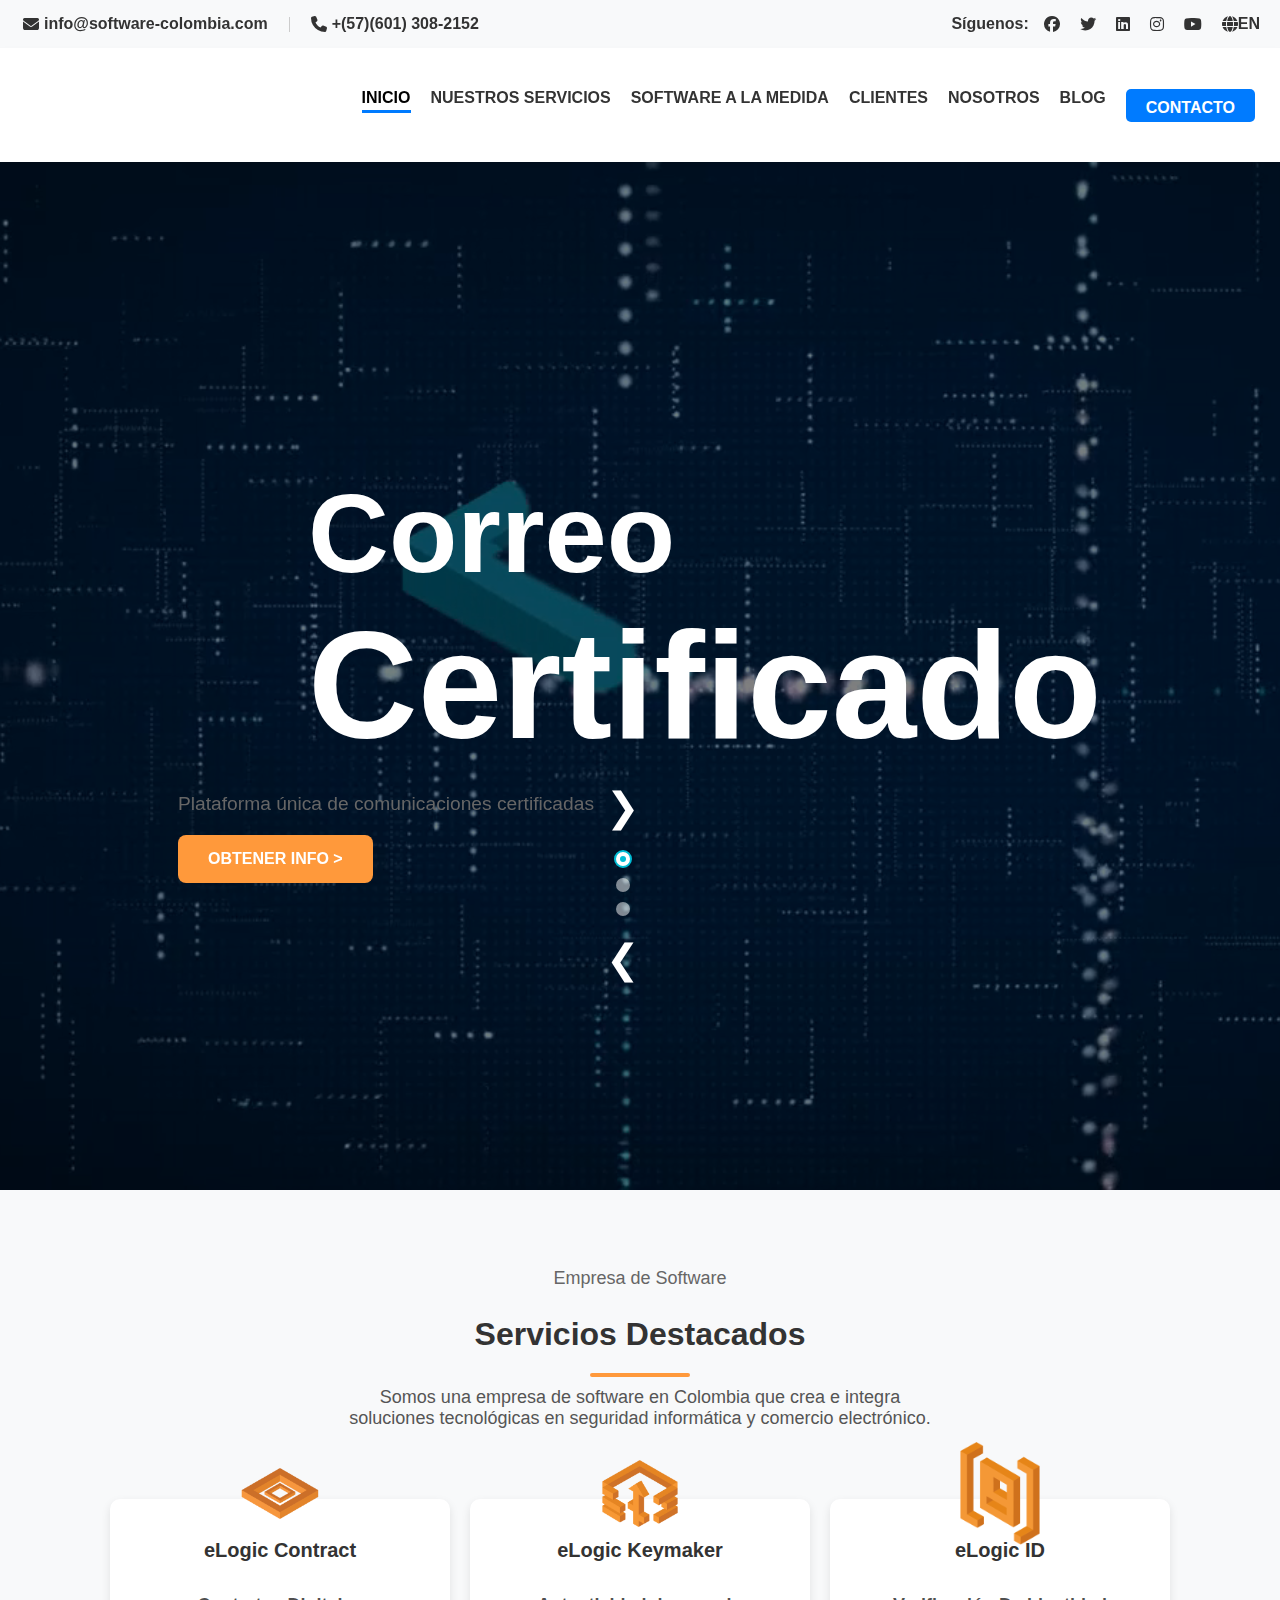
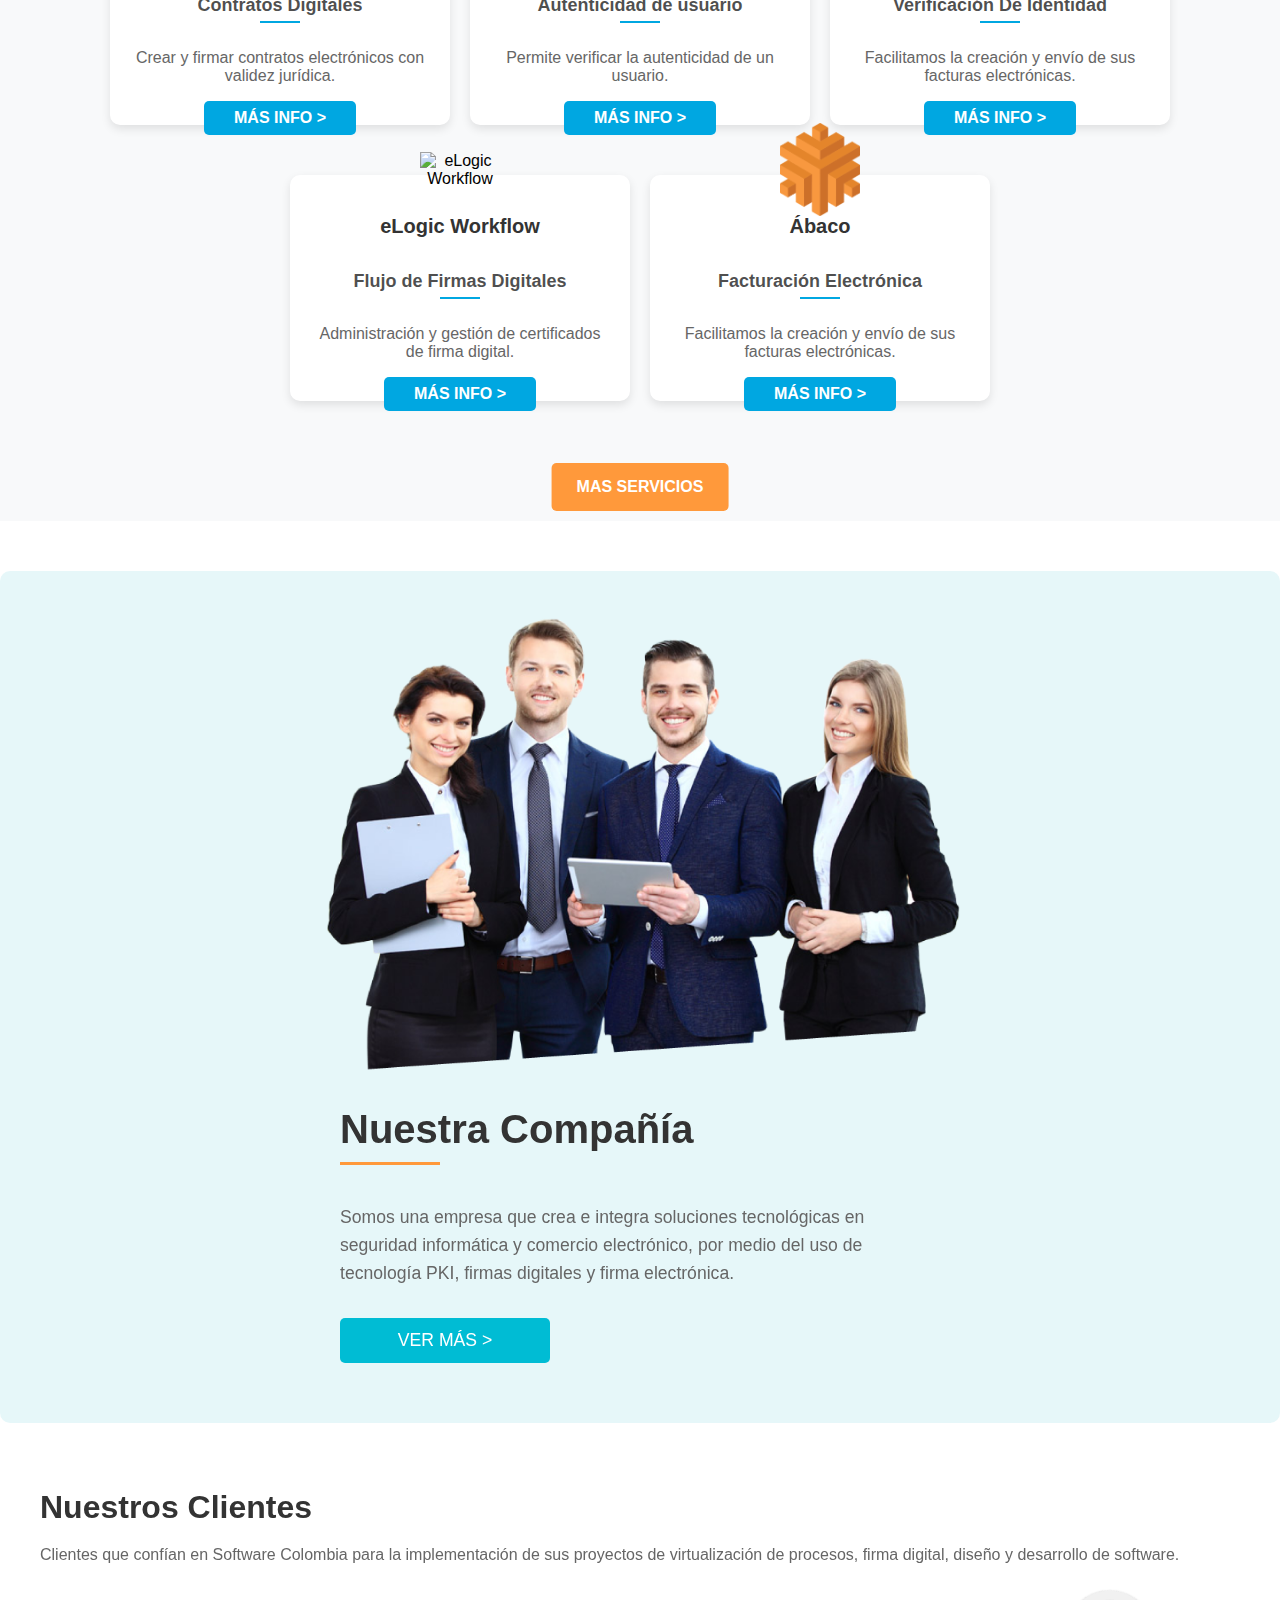
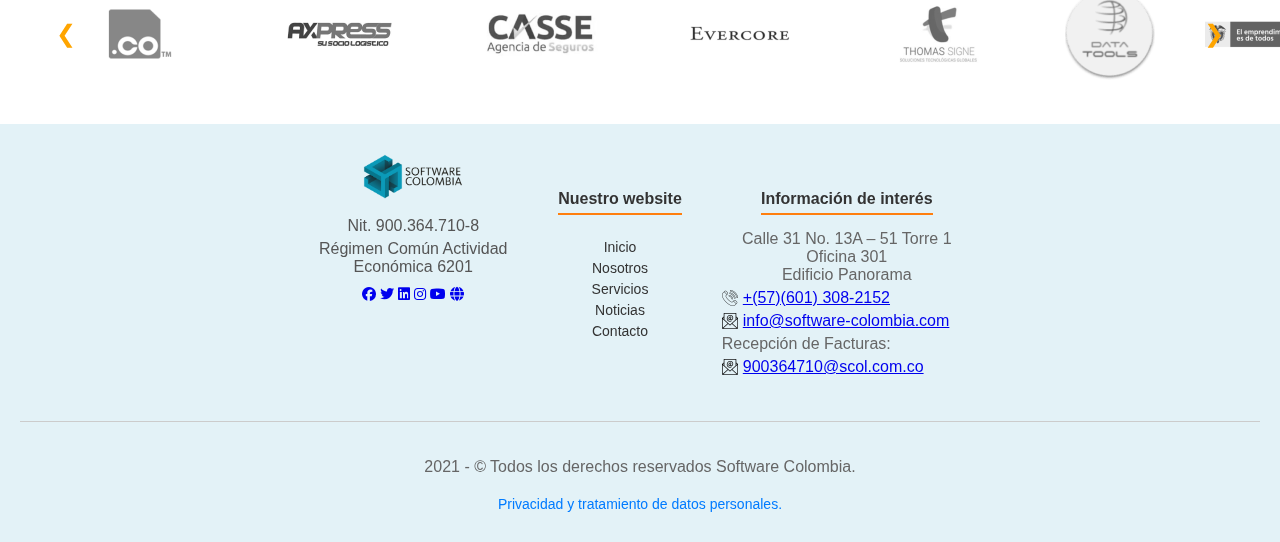
==== commit 05e3496d: "optimizacion de producto" ====
--- a/html/index.html
+++ b/html/index.html
@@ -1,223 +1,223 @@
-<!DOCTYPE html>
-<html lang="es">
-<head>
-    <meta charset="UTF-8">
-    <meta name="viewport" content="width=device-width, initial-scale=1.0">
-    <title>Software Colombia</title>
-    <link rel="stylesheet" href="/css/index.css">
-    <link rel="stylesheet" href="https://cdnjs.cloudflare.com/ajax/libs/font-awesome/6.5.1/css/all.min.css">
+    <!DOCTYPE html>
+    <html lang="es">
+    <head>
+        <meta charset="UTF-8">
+        <meta name="viewport" content="width=device-width, initial-scale=1.0">
+        <title>Software Colombia</title>
+        <link rel="stylesheet" href="../css/index.css">
+        <link rel="stylesheet" href="https://cdnjs.cloudflare.com/ajax/libs/font-awesome/6.5.1/css/all.min.css">
 
-</head>
-<body>
-    <header>
-        <div class="top-bar">
-            <div class="contact-info">
-                <a href="mailto:info@software-colombia.com">
-                    <i class="fas fa-envelope"></i> info@software-colombia.com
-                </a>
-                <span class="separator"></span>
-                <a href="tel:+576013082152">
-                    <i class="fas fa-phone"></i> +(57)(601) 308-2152
-                </a>
-            </div>
-            <div class="social-links">
-                <span>Síguenos:</span>
-                <a href="#" class="icon facebook"><i class="fab fa-facebook"></i></a>
-                <a href="#" class="icon twitter"><i class="fab fa-twitter"></i></a>
-                <a href="#" class="icon linkedin"><i class="fab fa-linkedin"></i></a>
-                <a href="#" class="icon instagram"><i class="fab fa-instagram"></i></a>
-                <a href="#" class="icon youtube"><i class="fab fa-youtube"></i></a>
-                <a href="#" class="language"><i class="fas fa-globe"></i> EN</a>
+    </head>
+    <body>
+        <header>
+            <div class="top-bar">
+                <div class="contact-info">
+                    <a href="mailto:info@software-colombia.com">
+                        <i class="fas fa-envelope"></i> info@software-colombia.com
+                    </a>
+                    <span class="separator"></span>
+                    <a href="tel:+576013082152">
+                        <i class="fas fa-phone"></i> +(57)(601) 308-2152
+                    </a>
+                </div>
+                <div class="social-links">
+                    <span>Síguenos:</span>
+                    <a href="#" class="icon facebook"><i class="fab fa-facebook"></i></a>
+                    <a href="#" class="icon twitter"><i class="fab fa-twitter"></i></a>
+                    <a href="#" class="icon linkedin"><i class="fab fa-linkedin"></i></a>
+                    <a href="#" class="icon instagram"><i class="fab fa-instagram"></i></a>
+                    <a href="#" class="icon youtube"><i class="fab fa-youtube"></i></a>
+                    <a href="#" class="language"><i class="fas fa-globe"></i> EN</a>
+                </div>
+            </div>
+            
+            
+            <nav>
+                <div class="logo-container">
+                    <img src="/img/logo.png" alt="Software Colombia" class="logo">
+                </div>
+                <ul class="nav-links">
+                    <li><a href="./index.html">INICIO</a></li>
+                    <li><a href="./servicios.html">NUESTROS SERVICIOS</a></li>
+                    <li><a href="https://software-colombia.com/software-a-la-medida/">SOFTWARE A LA MEDIDA</a></li>
+                    <li><a href="https://software-colombia.com/clientes/">CLIENTES</a></li>
+                    <li><a href="https://software-colombia.com/nosotros/">NOSOTROS</a></li>
+                    <li><a href="https://software-colombia.com/noticias/">BLOG</a></li>
+                    <li><a href="https://software-colombia.com/contacto/" class="contact-btn">CONTACTO</a></li>
+                </ul>
+            </nav>
+            <section class="hero">
+                <video autoplay loop muted playsinline class="hero-video">
+                    <source src="/videos/video-bg.mp4">
+                    Tu navegador no soporta el elemento de video.
+                </video>
+                <div class="hero-content">
+                    <div class="hero-title">
+                        <img src="/img/Scmail.png" alt="Logo" class="logo">
+                        <div class="title-text">
+                            <span class="correo">Correo</span>
+                            <span class="certificado">Certificado</span>
+                        </div>
+                    </div>
+                    <p class="hero-description">Plataforma única de comunicaciones certificadas</p>
+                    <button class="cta-button">OBTENER INFO ></button>
+                </div>
+            
+                <div class="carousel">
+                    <div class="carousel-controls">
+                        <button class="carousel-prev">&#10095;</button> <div class="carousel-indicators">
+                            <span class="indicator active"></span>
+                            <span class="indicator"></span>
+                            <span class="indicator"></span>
+                        </div>
+                        <button class="carousel-next">&#10094;</button> 
+                    </div>
+                </div>
+            </section>
+            
+        </header>
+        
+        <section class="services">
+            <p class="subtitle">Empresa de Software</p>
+            <h2>Servicios Destacados</h2>
+            <div class="title-underline"></div>
+            <p class="description">
+                Somos una empresa de software en Colombia que crea e integra soluciones tecnológicas en 
+                seguridad informática y comercio electrónico.
+            </p>
+            <div class="services-container">
+                <div class="service-card">
+                    <div class="service-icon-container">
+                        <img src="../img/primer logo.png" alt="eLogic Contract" class="service-icon">
+                    </div>
+                    <h3>eLogic Contract</h3>
+                    <p class="service-title">Contratos Digitales</p>
+                    <p>Crear y firmar contratos electrónicos con validez jurídica.</p>
+                    <div class="service-button-container">
+                        <a href="#" class="btn">MÁS INFO ></a>
+                    </div>
+                </div>
+                <div class="service-card">
+                    <div class="service-icon-container">
+                        <img src="../img/eLogic-KeyMaker.png" alt="eLogic Keymaker" class="service-icon">
+                    </div>
+                    <h3>eLogic Keymaker</h3>
+                    <p class="service-title">Autenticidad de usuario</p>
+                    <p>Permite verificar la autenticidad de un usuario.</p>
+                    <div class="service-button-container">
+                        <a href="#" class="btn">MÁS INFO ></a>
+                    </div>
+                </div>
+                <div class="service-card">
+                    <div class="service-icon-container">
+                        <img src="../img/eLogic-ID.png" alt="eLogic ID" class="service-icon">
+                    </div>
+                    <h3>eLogic ID</h3>
+                    <p class="service-title">Verificación De Identidad</p>
+                    <p>Facilitamos la creación y envío de sus facturas electrónicas.</p>
+                    <div class="service-button-container">
+                        <a href="#" class="btn">MÁS INFO ></a>
+                    </div>
+                </div>
+                <div class="service-card">
+                    <div class="service-icon-container">
+                        <img src="../img/eLogic-Workflow.png" alt="eLogic Workflow" class="service-icon">
+                    </div>
+                    <h3>eLogic Workflow</h3>
+                    <p class="service-title">Flujo de Firmas Digitales</p>
+                    <p>Administración y gestión de certificados de firma digital.</p>
+                    <div class="service-button-container">
+                        <a href="#" class="btn">MÁS INFO ></a>
+                    </div>
+                </div>
+                <div class="service-card">
+                    <div class="service-icon-container">
+                        <img src="../img/Abaco.png" alt="Ábaco" class="service-icon">
+                    </div>
+                    <h3>Ábaco</h3>
+                    <p class="service-title">Facturación Electrónica</p>
+                    <p>Facilitamos la creación y envío de sus facturas electrónicas.</p>
+                    <div class="service-button-container">
+                        <a href="#" class="btn">MÁS INFO ></a>
+                    </div>
+                </div>
+            </div>
+            <div class="more-services">
+                <a href="#" class="btn">MAS SERVICIOS</a>
+            </div>
+        </section>
+    
+        <section class="company-section">
+            <img src="/img/nosotros-software-colombia-2.png" alt="Nuestra Compañía">
+            <div class="company-content">
+                <h2>Nuestra Compañía</h2>
+                <p>Somos una empresa que crea e integra soluciones tecnológicas en seguridad informática y comercio electrónico, por medio del uso de tecnología PKI, firmas digitales y firma electrónica.</p>
+                <a href="#" class="btn_COMPA">VER MÁS ></a>
+            </div>
+        </section>
+        <section class="clientes">
+            <h2>Nuestros Clientes</h2>
+            <p>Clientes que confían en Software Colombia para la implementación de sus proyectos de virtualización de procesos, firma digital, diseño y desarrollo de software.</p>
+            <div class="carousel">
+                <button id="prev" class="arrow">&#10094;</button>
+                <div class="carousel-track">
+                    <img src="../img/co-internet-clientes-software-colombia-min.png" alt="1">
+                    <img src="../img/axpress-clientes-software-colombia-min.png" alt="2">
+                    <img src="../img/casse-clientes-software-colombia-300x200-min.png" alt="3">
+                    <img src="../img/evercore-clientes-software-colombia-300x200-min.png" alt="4s">
+                    <img src="../img/thomas-signe-clientes-software-colombia-300x200-min.png" alt="5">
+                    <img src="../img/DatatoolsV-001-1-e1652474789304-min.png" alt="6">
+                    <img src="../img/Logo-MinHacienda-1-300x74-min.png" alt="7">
+                    <img src="../img/policia-nacional-clientes-software-colombia-300x200-min.png" alt="8">
+                    <img src="../img/sfc-clientes-software-colombia-min.png" alt="9">
+                    <img src="../img/imagen_2025-03-11_121646640-min.png" alt="10">
+                </div>
+                <button id="next" class="arrow">&#10095;</button>
+            </div>
+        </section>
+    <footer>
+        <div class="footer-container">
+            <div class="footer-logo">
+                <img src="../img/logo.png" alt="Software Colombia">
+                <p>Nit. 900.364.710-8</p>
+                <p>Régimen Común Actividad Económica 6201</p>
+                <div class="social-icons">
+                    <a href="#" class="icon facebook"><i class="fab fa-facebook"></i></a>
+                    <a href="#" class="icon twitter"><i class="fab fa-twitter"></i></a>
+                    <a href="#" class="icon linkedin"><i class="fab fa-linkedin"></i></a>
+                    <a href="#" class="icon instagram"><i class="fab fa-instagram"></i></a>
+                    <a href="#" class="icon youtube"><i class="fab fa-youtube"></i></a>
+                    <a href="#" class="language"><i class="fas fa-globe"></i></a>
+                </div>
+            </div>
+    
+            <div class="footer-links">
+                <h3>Nuestro website</h3>
+                <ul>
+                    <li><a href="#">Inicio</a></li>
+                    <li><a href="#">Nosotros</a></li>
+                    <li><a href="#">Servicios</a></li>
+                    <li><a href="#">Noticias</a></li>
+                    <li><a href="#">Contacto</a></li>
+                </ul>
+            </div>
+    
+            <div class="footer-info">
+                <h3>Información de interés</h3>
+                <p>Calle 31 No. 13A – 51 Torre 1 Oficina 301<br>Edificio Panorama</p>
+                <p><img src="../img/phone-call_7229376-min.png" alt="Teléfono"> <a href="tel:+576013082152">+(57)(601) 308-2152</a></p>
+                <p><img src="../img/e-mail_11386114-min.png" alt="Email"> <a href="mailto:info@software-colombia.com">info@software-colombia.com</a></p>
+                <p>Recepción de Facturas:</p>
+                <p><img src="../img/e-mail_11386114-min.png" alt="Email"> <a href="mailto:900364710@scol.com.co">900364710@scol.com.co</a></p>
             </div>
         </div>
-        
-        
-        <nav>
-            <div class="logo-container">
-                <img src="/img/logo.png" alt="Software Colombia" class="logo">
-            </div>
-            <ul class="nav-links">
-                <li><a href="./index.html">INICIO</a></li>
-                <li><a href="./servicios.html">NUESTROS SERVICIOS</a></li>
-                <li><a href="#">SOFTWARE A LA MEDIDA</a></li>
-                <li><a href="#">CLIENTES</a></li>
-                <li><a href="https://software-colombia.com/nosotros/">NOSOTROS</a></li>
-                <li><a href="#">BLOG</a></li>
-                <li><a href="#" class="contact-btn">CONTACTO</a></li>
-            </ul>
-        </nav>
-        <section class="hero">
-            <video autoplay loop muted playsinline class="hero-video">
-                <source src="/videos/video-bg.mp4">
-                Tu navegador no soporta el elemento de video.
-            </video>
-            <div class="hero-content">
-                <div class="hero-title">
-                    <img src="/img/Scmail.png" alt="Logo" class="logo">
-                    <div class="title-text">
-                        <span class="correo">Correo</span>
-                        <span class="certificado">Certificado</span>
-                    </div>
-                </div>
-                <p class="hero-description">Plataforma única de comunicaciones certificadas</p>
-                <button class="cta-button">OBTENER INFO ></button>
-            </div>
-        
-            <div class="carousel">
-                <div class="carousel-controls">
-                    <button class="carousel-prev">&#10095;</button> <div class="carousel-indicators">
-                        <span class="indicator active"></span>
-                        <span class="indicator"></span>
-                        <span class="indicator"></span>
-                    </div>
-                    <button class="carousel-next">&#10094;</button> 
-                </div>
-            </div>
-        </section>
-        
-    </header>
-    
-    <section class="services">
-        <p class="subtitle">Empresa de Software</p>
-        <h2>Servicios Destacados</h2>
-        <div class="title-underline"></div>
-        <p class="description">
-            Somos una empresa de software en Colombia que crea e integra soluciones tecnológicas en 
-            seguridad informática y comercio electrónico.
-        </p>
-        <div class="services-container">
-            <div class="service-card">
-                <div class="service-icon-container">
-                    <img src="../img/primer logo.png" alt="eLogic Contract" class="service-icon">
-                </div>
-                <h3>eLogic Contract</h3>
-                <p class="service-title">Contratos Digitales</p>
-                <p>Crear y firmar contratos electrónicos con validez jurídica.</p>
-                <div class="service-button-container">
-                    <a href="#" class="btn">MÁS INFO ></a>
-                </div>
-            </div>
-            <div class="service-card">
-                <div class="service-icon-container">
-                    <img src="../img/eLogic-KeyMaker.png" alt="eLogic Keymaker" class="service-icon">
-                </div>
-                <h3>eLogic Keymaker</h3>
-                <p class="service-title">Autenticidad de usuario</p>
-                <p>Permite verificar la autenticidad de un usuario.</p>
-                <div class="service-button-container">
-                    <a href="#" class="btn">MÁS INFO ></a>
-                </div>
-            </div>
-            <div class="service-card">
-                <div class="service-icon-container">
-                    <img src="../img/eLogic-ID.png" alt="eLogic ID" class="service-icon">
-                </div>
-                <h3>eLogic ID</h3>
-                <p class="service-title">Verificación De Identidad</p>
-                <p>Facilitamos la creación y envío de sus facturas electrónicas.</p>
-                <div class="service-button-container">
-                    <a href="#" class="btn">MÁS INFO ></a>
-                </div>
-            </div>
-            <div class="service-card">
-                <div class="service-icon-container">
-                    <img src="../img/eLogic-Workflow.png" alt="eLogic Workflow" class="service-icon">
-                </div>
-                <h3>eLogic Workflow</h3>
-                <p class="service-title">Flujo de Firmas Digitales</p>
-                <p>Administración y gestión de certificados de firma digital.</p>
-                <div class="service-button-container">
-                    <a href="#" class="btn">MÁS INFO ></a>
-                </div>
-            </div>
-            <div class="service-card">
-                <div class="service-icon-container">
-                    <img src="../img/Abaco.png" alt="Ábaco" class="service-icon">
-                </div>
-                <h3>Ábaco</h3>
-                <p class="service-title">Facturación Electrónica</p>
-                <p>Facilitamos la creación y envío de sus facturas electrónicas.</p>
-                <div class="service-button-container">
-                    <a href="#" class="btn">MÁS INFO ></a>
-                </div>
-            </div>
+    
+        <div class="footer-bottom">
+            <p>2021 - © Todos los derechos reservados Software Colombia.</p>
+            <a href="#">Privacidad y tratamiento de datos personales.</a>
         </div>
-        <div class="more-services">
-            <a href="#" class="btn">MAS SERVICIOS</a>
-        </div>
-    </section>
-
-    <section class="company-section">
-        <img src="/img/nosotros-software-colombia-2.png" alt="Nuestra Compañía">
-        <div class="company-content">
-            <h2>Nuestra Compañía</h2>
-            <p>Somos una empresa que crea e integra soluciones tecnológicas en seguridad informática y comercio electrónico, por medio del uso de tecnología PKI, firmas digitales y firma electrónica.</p>
-            <a href="#" class="btn_COMPA">VER MÁS ></a>
-        </div>
-    </section>
-    <section class="clientes">
-        <h2>Nuestros Clientes</h2>
-        <p>Clientes que confían en Software Colombia para la implementación de sus proyectos de virtualización de procesos, firma digital, diseño y desarrollo de software.</p>
-        <div class="carousel">
-            <button id="prev" class="arrow">&#10094;</button>
-            <div class="carousel-track">
-                <img src="../img/co-internet-clientes-software-colombia-min.png" alt="1">
-                <img src="../img/axpress-clientes-software-colombia-min.png" alt="2">
-                <img src="../img/casse-clientes-software-colombia-300x200-min.png" alt="3">
-                <img src="../img/evercore-clientes-software-colombia-300x200-min.png" alt="4s">
-                <img src="../img/thomas-signe-clientes-software-colombia-300x200-min.png" alt="5">
-                <img src="../img/DatatoolsV-001-1-e1652474789304-min.png" alt="6">
-                <img src="../img/Logo-MinHacienda-1-300x74-min.png" alt="7">
-                <img src="../img/policia-nacional-clientes-software-colombia-300x200-min.png" alt="8">
-                <img src="../img/sfc-clientes-software-colombia-min.png" alt="9">
-                <img src="../img/imagen_2025-03-11_121646640-min.png" alt="10">
-            </div>
-            <button id="next" class="arrow">&#10095;</button>
-        </div>
-    </section>
-<footer>
-    <div class="footer-container">
-        <div class="footer-logo">
-            <img src="../img/logo.png" alt="Software Colombia">
-            <p>Nit. 900.364.710-8</p>
-            <p>Régimen Común Actividad Económica 6201</p>
-            <div class="social-icons">
-                <a href="#" class="icon facebook"><i class="fab fa-facebook"></i></a>
-                <a href="#" class="icon twitter"><i class="fab fa-twitter"></i></a>
-                <a href="#" class="icon linkedin"><i class="fab fa-linkedin"></i></a>
-                <a href="#" class="icon instagram"><i class="fab fa-instagram"></i></a>
-                <a href="#" class="icon youtube"><i class="fab fa-youtube"></i></a>
-                <a href="#" class="language"><i class="fas fa-globe"></i></a>
-            </div>
-        </div>
-
-        <div class="footer-links">
-            <h3>Nuestro website</h3>
-            <ul>
-                <li><a href="#">Inicio</a></li>
-                <li><a href="#">Nosotros</a></li>
-                <li><a href="#">Servicios</a></li>
-                <li><a href="#">Noticias</a></li>
-                <li><a href="#">Contacto</a></li>
-            </ul>
-        </div>
-
-        <div class="footer-info">
-            <h3>Información de interés</h3>
-            <p>Calle 31 No. 13A – 51 Torre 1 Oficina 301<br>Edificio Panorama</p>
-            <p><img src="../img/phone-call_7229376-min.png" alt="Teléfono"> <a href="tel:+576013082152">+(57)(601) 308-2152</a></p>
-            <p><img src="../img/e-mail_11386114-min.png" alt="Email"> <a href="mailto:info@software-colombia.com">info@software-colombia.com</a></p>
-            <p>Recepción de Facturas:</p>
-            <p><img src="../img/e-mail_11386114-min.png" alt="Email"> <a href="mailto:900364710@scol.com.co">900364710@scol.com.co</a></p>
-        </div>
-    </div>
-
-    <div class="footer-bottom">
-        <p>2021 - © Todos los derechos reservados Software Colombia.</p>
-        <a href="#">Privacidad y tratamiento de datos personales.</a>
-    </div>
-</footer>
-
-<script src="/js/script.js"></script>
+    </footer>
+    
+    <script src="/js/script.js"></script>
 </body>
-</html>+</html>
--- a/css/index.css
+++ b/css/index.css
@@ -408,6 +408,7 @@
 
 p {
     font-size: 16px;
+    color: #666;
     margin-bottom: 20px;
     flex-grow: 1;
 }
@@ -883,4 +884,257 @@
     .footer-info {
         max-width: 100%;
     }
-}+}
+
+
+
+
+/* Estilos generales */
+body {
+    margin: 0;
+    font-family: Arial, sans-serif;
+    box-sizing: border-box;
+}
+
+/* Barra superior */
+.top-bar {
+    display: flex;
+    justify-content: space-between;
+    align-items: center;
+    padding: 10px;
+    background-color: #f8f9fa;
+    color: #333;
+    font-size: 16px;
+    font-weight: bold;
+    flex-wrap: wrap;
+}
+
+.contact-info, .social-links {
+    display: flex;
+    flex-wrap: wrap;
+    align-items: center;
+}
+
+.contact-info a, .social-links a {
+    text-decoration: none;
+    padding: 5px;
+    font-weight: bold;
+    display: flex;
+    align-items: center;
+    transition: color 0.3s;
+}
+
+.contact-info a:hover, .social-links a:hover {
+    color: #007bff;
+}
+
+/* Menú de navegación */
+nav {
+    display: flex;
+    justify-content: space-between;
+    align-items: center;
+    padding: 15px;
+    background: white;
+    box-shadow: 0px 4px 6px rgba(0, 0, 0, 0.1);
+    flex-wrap: wrap;
+}
+
+.nav-links {
+    list-style: none;
+    display: flex;
+    flex-wrap: wrap;
+    padding: 0;
+}
+
+.nav-links li {
+    margin: 0 10px;
+}
+
+.nav-links a {
+    text-decoration: none;
+    color: #333;
+    font-weight: bold;
+    padding-bottom: 5px;
+    transition: color 0.3s;
+}
+
+.contact-btn {
+    background-color: #007bff;
+    color: white !important;
+    padding: 10px 20px;
+    border-radius: 5px;
+    font-weight: bold;
+    text-decoration: none;
+    display: inline-block;
+    transition: background-color 0.3s;
+    border: none;
+}
+
+.contact-btn:hover {
+    background-color: #0056b3;
+}
+
+/* Sección Hero */
+.hero {
+    position: relative;
+    display: flex;
+    flex-direction: column;
+    align-items: center;
+    justify-content: center;
+    text-align: center;
+    height: 100vh;
+    padding: 5%;
+}
+
+.hero-content {
+    max-width: 90%;
+    color: white;
+    position: relative;
+    z-index: 1;
+}
+
+.hero-title {
+    font-size: 2.5rem;
+}
+
+.hero-description {
+    font-size: 1.2rem;
+    margin: 20px 0;
+}
+
+/* Botón CTA */
+.cta-button {
+    background-color: rgb(255, 153, 59);
+    color: white;
+    padding: 15px 30px;
+    border-radius: 8px;
+    font-weight: bold;
+    font-size: 1rem;
+    border: none;
+    cursor: pointer;
+    transition: background 0.3s;
+}
+
+.cta-button:hover {
+    background-color: #e68900;
+}
+
+/* Sección Servicios */
+.services {
+    text-align: center;
+    padding: 60px 20px;
+    background-color: #f8f9fa;
+}
+
+.services-container {
+    display: flex;
+    flex-wrap: wrap;
+    justify-content: center;
+    gap: 20px;
+}
+
+.service-card {
+    background: white;
+    border-radius: 10px;
+    padding: 20px;
+    width: 100%;
+    max-width: 300px;
+    box-shadow: 0 4px 10px rgba(0, 0, 0, 0.1);
+    text-align: center;
+    transition: transform 0.3s;
+}
+
+.service-card:hover {
+    transform: translateY(-5px);
+}
+
+/* Sección Empresas */
+.company-section {
+    display: flex;
+    flex-wrap: wrap;
+    justify-content: center;
+    background-color: rgba(9, 172, 196, 0.1);
+    padding: 40px;
+    border-radius: 10px;
+    text-align: center;
+}
+
+.company-content {
+    width: 100%;
+    max-width: 600px;
+    margin-bottom: 20px;
+}
+
+/* Footer */
+footer {
+    background-color: #e3f2f7;
+    padding: 30px 20px;
+    text-align: center;
+}
+
+.footer-container {
+    display: flex;
+    flex-wrap: wrap;
+    justify-content: center;
+}
+
+.footer-links, .footer-info {
+    max-width: 250px;
+    margin: 20px;
+}
+
+.footer-links h3, .footer-info h3 {
+    font-size: 16px;
+    font-weight: bold;
+    margin-bottom: 10px;
+    border-bottom: 2px solid #ff7f0e;
+    display: inline-block;
+    padding-bottom: 5px;
+}
+
+/* Responsividad */
+@media (max-width: 992px) {
+    .hero-title {
+        font-size: 2rem;
+    }
+
+    .services-container {
+        flex-direction: column;
+        align-items: center;
+    }
+
+    .service-card {
+        max-width: 100%;
+    }
+}
+
+@media (max-width: 768px) {
+    .top-bar, nav {
+        flex-direction: column;
+        align-items: center;
+        text-align: center;
+    }
+
+    .hero-title {
+        font-size: 1.8rem;
+    }
+
+    .hero-description {
+        font-size: 1rem;
+    }
+
+    .footer-container {
+        flex-direction: column;
+    }
+}
+
+@media (max-width: 576px) {
+    .hero-title {
+        font-size: 1.5rem;
+    }
+
+    .cta-button {
+        padding: 12px 20px;
+        font-size: 0.9rem;
+    }
+}
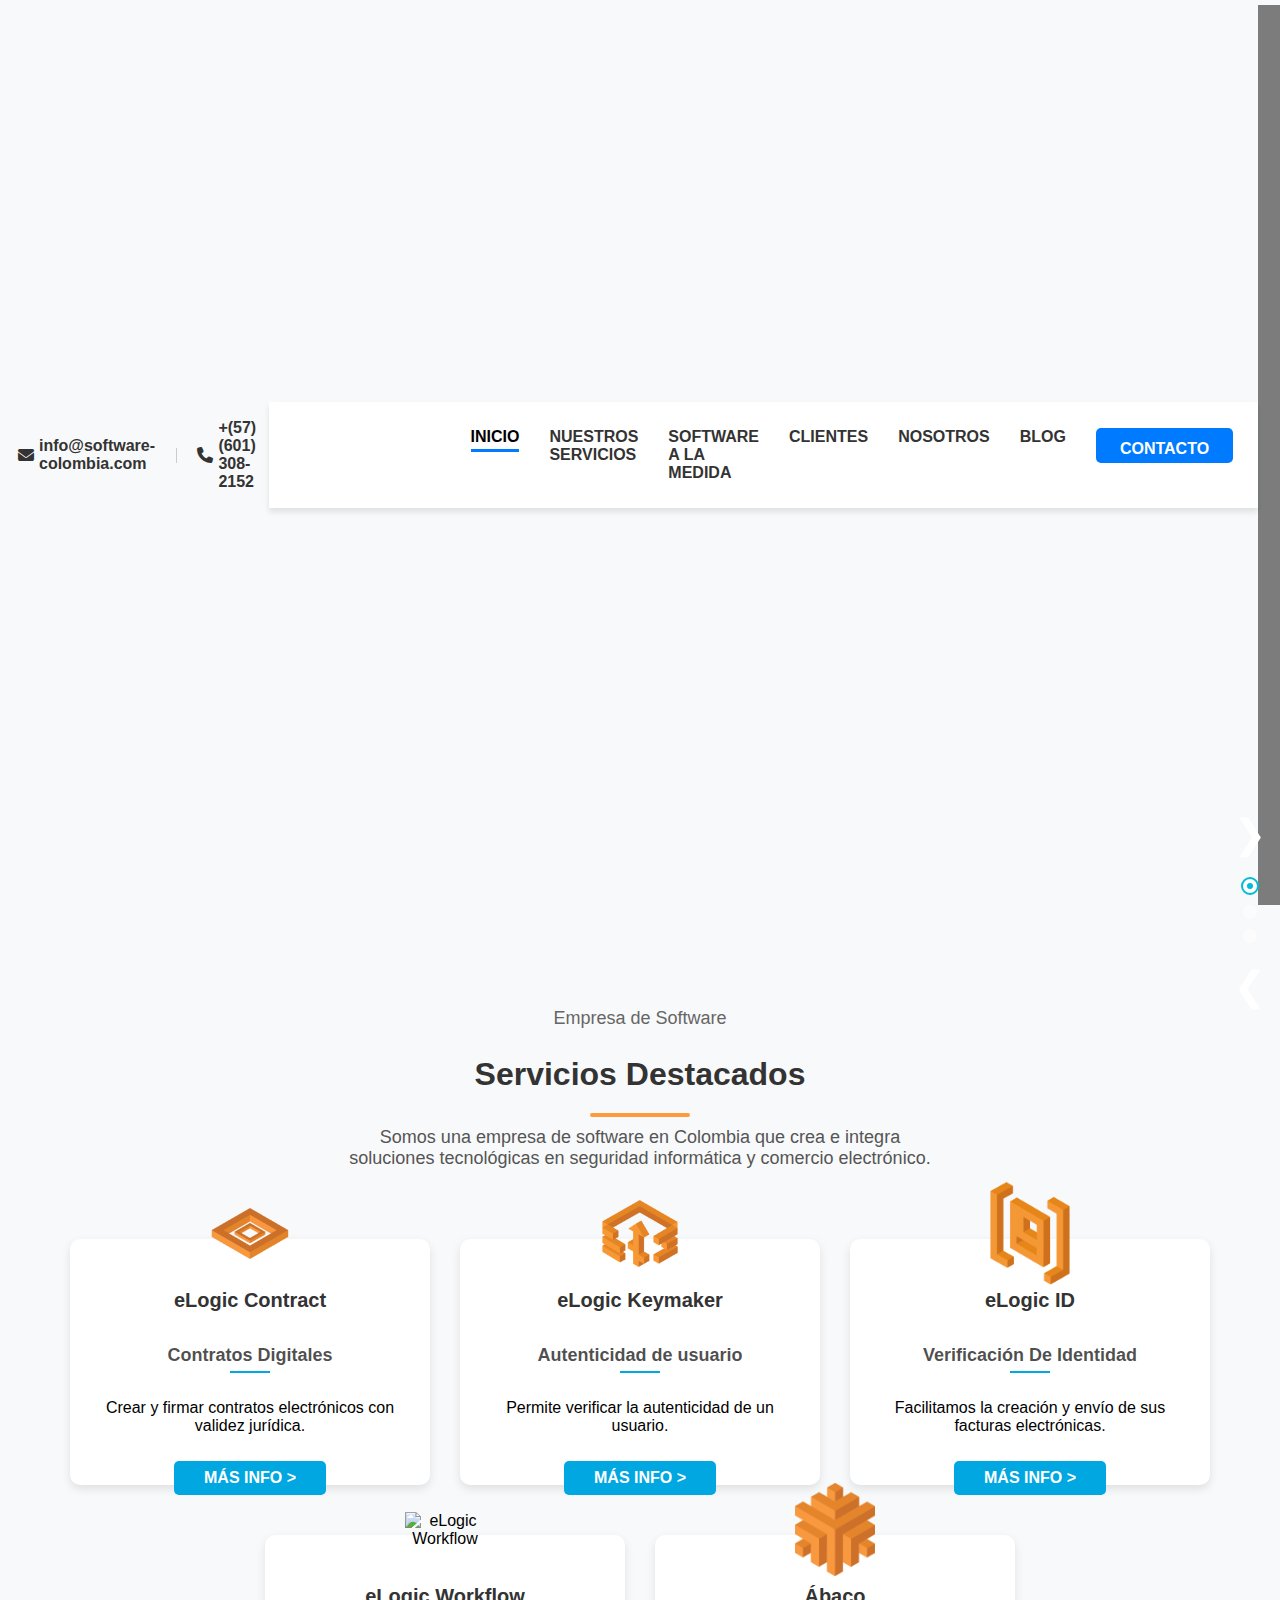
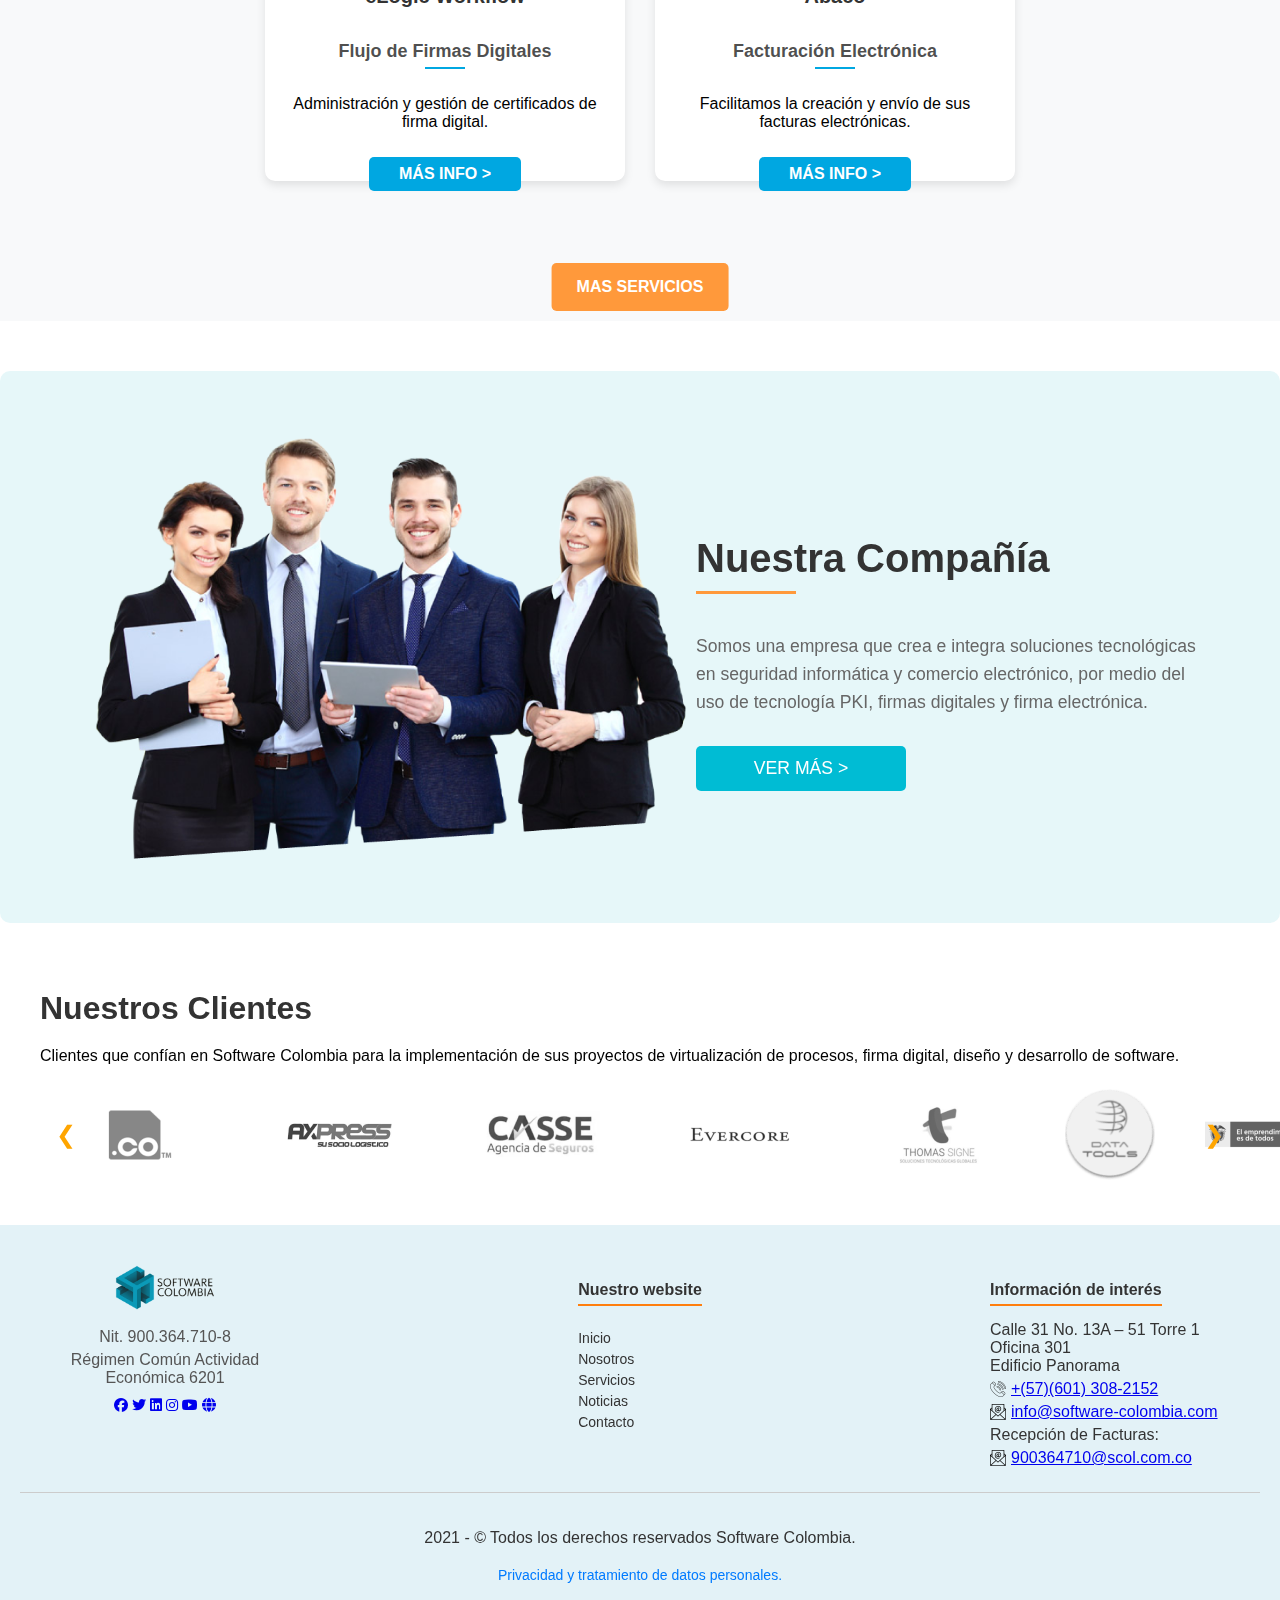
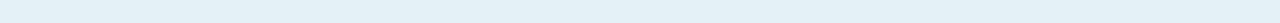
==== commit bc93b97b: "Merge branch 'master' into feature/optimizacionproducto" ====
--- a/html/index.html
+++ b/html/index.html
@@ -1,3 +1,4 @@
+
     <!DOCTYPE html>
     <html lang="es">
     <head>
@@ -6,31 +7,19 @@
         <title>Software Colombia</title>
         <link rel="stylesheet" href="../css/index.css">
         <link rel="stylesheet" href="https://cdnjs.cloudflare.com/ajax/libs/font-awesome/6.5.1/css/all.min.css">
-
-    </head>
-    <body>
-        <header>
-            <div class="top-bar">
-                <div class="contact-info">
-                    <a href="mailto:info@software-colombia.com">
-                        <i class="fas fa-envelope"></i> info@software-colombia.com
-                    </a>
-                    <span class="separator"></span>
-                    <a href="tel:+576013082152">
-                        <i class="fas fa-phone"></i> +(57)(601) 308-2152
-                    </a>
-                </div>
-                <div class="social-links">
-                    <span>Síguenos:</span>
-                    <a href="#" class="icon facebook"><i class="fab fa-facebook"></i></a>
-                    <a href="#" class="icon twitter"><i class="fab fa-twitter"></i></a>
-                    <a href="#" class="icon linkedin"><i class="fab fa-linkedin"></i></a>
-                    <a href="#" class="icon instagram"><i class="fab fa-instagram"></i></a>
-                    <a href="#" class="icon youtube"><i class="fab fa-youtube"></i></a>
-                    <a href="#" class="language"><i class="fas fa-globe"></i> EN</a>
-                </div>
-            </div>
-            
+</head>
+<body>
+    <header>
+        <div class="top-bar">
+            <div class="contact-info">
+                <a href="mailto:info@software-colombia.com">
+                    <i class="fas fa-envelope"></i> info@software-colombia.com
+                </a>
+                <span class="separator"></span>
+                <a href="tel:+576013082152">
+                    <i class="fas fa-phone"></i> +(57)(601) 308-2152
+                </a>
+            </div>   
             
             <nav>
                 <div class="logo-container">
@@ -73,151 +62,165 @@
                         <button class="carousel-next">&#10094;</button> 
                     </div>
                 </div>
-            </section>
-            
-        </header>
+                <p class="hero-description">Plataforma única de comunicaciones certificadas</p>
+                <button class="cta-button">OBTENER INFO ></button>
+            </div>
         
-        <section class="services">
-            <p class="subtitle">Empresa de Software</p>
-            <h2>Servicios Destacados</h2>
-            <div class="title-underline"></div>
-            <p class="description">
-                Somos una empresa de software en Colombia que crea e integra soluciones tecnológicas en 
-                seguridad informática y comercio electrónico.
-            </p>
-            <div class="services-container">
-                <div class="service-card">
-                    <div class="service-icon-container">
-                        <img src="../img/primer logo.png" alt="eLogic Contract" class="service-icon">
+            <div class="carousel">
+                <div class="carousel-controls">
+                    <button class="carousel-prev">&#10095;</button> <div class="carousel-indicators">
+                        <span class="indicator active"></span>
+                        <span class="indicator"></span>
+                        <span class="indicator"></span>
                     </div>
-                    <h3>eLogic Contract</h3>
-                    <p class="service-title">Contratos Digitales</p>
-                    <p>Crear y firmar contratos electrónicos con validez jurídica.</p>
-                    <div class="service-button-container">
-                        <a href="#" class="btn">MÁS INFO ></a>
-                    </div>
-                </div>
-                <div class="service-card">
-                    <div class="service-icon-container">
-                        <img src="../img/eLogic-KeyMaker.png" alt="eLogic Keymaker" class="service-icon">
-                    </div>
-                    <h3>eLogic Keymaker</h3>
-                    <p class="service-title">Autenticidad de usuario</p>
-                    <p>Permite verificar la autenticidad de un usuario.</p>
-                    <div class="service-button-container">
-                        <a href="#" class="btn">MÁS INFO ></a>
-                    </div>
-                </div>
-                <div class="service-card">
-                    <div class="service-icon-container">
-                        <img src="../img/eLogic-ID.png" alt="eLogic ID" class="service-icon">
-                    </div>
-                    <h3>eLogic ID</h3>
-                    <p class="service-title">Verificación De Identidad</p>
-                    <p>Facilitamos la creación y envío de sus facturas electrónicas.</p>
-                    <div class="service-button-container">
-                        <a href="#" class="btn">MÁS INFO ></a>
-                    </div>
-                </div>
-                <div class="service-card">
-                    <div class="service-icon-container">
-                        <img src="../img/eLogic-Workflow.png" alt="eLogic Workflow" class="service-icon">
-                    </div>
-                    <h3>eLogic Workflow</h3>
-                    <p class="service-title">Flujo de Firmas Digitales</p>
-                    <p>Administración y gestión de certificados de firma digital.</p>
-                    <div class="service-button-container">
-                        <a href="#" class="btn">MÁS INFO ></a>
-                    </div>
-                </div>
-                <div class="service-card">
-                    <div class="service-icon-container">
-                        <img src="../img/Abaco.png" alt="Ábaco" class="service-icon">
-                    </div>
-                    <h3>Ábaco</h3>
-                    <p class="service-title">Facturación Electrónica</p>
-                    <p>Facilitamos la creación y envío de sus facturas electrónicas.</p>
-                    <div class="service-button-container">
-                        <a href="#" class="btn">MÁS INFO ></a>
-                    </div>
-                </div>
-            </div>
-            <div class="more-services">
-                <a href="#" class="btn">MAS SERVICIOS</a>
+                    <button class="carousel-next">&#10094;</button> 
+                </div>
             </div>
         </section>
+        
+    </header>
     
-        <section class="company-section">
-            <img src="/img/nosotros-software-colombia-2.png" alt="Nuestra Compañía">
-            <div class="company-content">
-                <h2>Nuestra Compañía</h2>
-                <p>Somos una empresa que crea e integra soluciones tecnológicas en seguridad informática y comercio electrónico, por medio del uso de tecnología PKI, firmas digitales y firma electrónica.</p>
-                <a href="#" class="btn_COMPA">VER MÁS ></a>
-            </div>
-        </section>
-        <section class="clientes">
-            <h2>Nuestros Clientes</h2>
-            <p>Clientes que confían en Software Colombia para la implementación de sus proyectos de virtualización de procesos, firma digital, diseño y desarrollo de software.</p>
-            <div class="carousel">
-                <button id="prev" class="arrow">&#10094;</button>
-                <div class="carousel-track">
-                    <img src="../img/co-internet-clientes-software-colombia-min.png" alt="1">
-                    <img src="../img/axpress-clientes-software-colombia-min.png" alt="2">
-                    <img src="../img/casse-clientes-software-colombia-300x200-min.png" alt="3">
-                    <img src="../img/evercore-clientes-software-colombia-300x200-min.png" alt="4s">
-                    <img src="../img/thomas-signe-clientes-software-colombia-300x200-min.png" alt="5">
-                    <img src="../img/DatatoolsV-001-1-e1652474789304-min.png" alt="6">
-                    <img src="../img/Logo-MinHacienda-1-300x74-min.png" alt="7">
-                    <img src="../img/policia-nacional-clientes-software-colombia-300x200-min.png" alt="8">
-                    <img src="../img/sfc-clientes-software-colombia-min.png" alt="9">
-                    <img src="../img/imagen_2025-03-11_121646640-min.png" alt="10">
-                </div>
-                <button id="next" class="arrow">&#10095;</button>
-            </div>
-        </section>
-    <footer>
-        <div class="footer-container">
-            <div class="footer-logo">
-                <img src="../img/logo.png" alt="Software Colombia">
-                <p>Nit. 900.364.710-8</p>
-                <p>Régimen Común Actividad Económica 6201</p>
-                <div class="social-icons">
-                    <a href="#" class="icon facebook"><i class="fab fa-facebook"></i></a>
-                    <a href="#" class="icon twitter"><i class="fab fa-twitter"></i></a>
-                    <a href="#" class="icon linkedin"><i class="fab fa-linkedin"></i></a>
-                    <a href="#" class="icon instagram"><i class="fab fa-instagram"></i></a>
-                    <a href="#" class="icon youtube"><i class="fab fa-youtube"></i></a>
-                    <a href="#" class="language"><i class="fas fa-globe"></i></a>
-                </div>
-            </div>
-    
-            <div class="footer-links">
-                <h3>Nuestro website</h3>
-                <ul>
-                    <li><a href="#">Inicio</a></li>
-                    <li><a href="#">Nosotros</a></li>
-                    <li><a href="#">Servicios</a></li>
-                    <li><a href="#">Noticias</a></li>
-                    <li><a href="#">Contacto</a></li>
-                </ul>
-            </div>
-    
-            <div class="footer-info">
-                <h3>Información de interés</h3>
-                <p>Calle 31 No. 13A – 51 Torre 1 Oficina 301<br>Edificio Panorama</p>
-                <p><img src="../img/phone-call_7229376-min.png" alt="Teléfono"> <a href="tel:+576013082152">+(57)(601) 308-2152</a></p>
-                <p><img src="../img/e-mail_11386114-min.png" alt="Email"> <a href="mailto:info@software-colombia.com">info@software-colombia.com</a></p>
-                <p>Recepción de Facturas:</p>
-                <p><img src="../img/e-mail_11386114-min.png" alt="Email"> <a href="mailto:900364710@scol.com.co">900364710@scol.com.co</a></p>
-            </div>
-        </div>
-    
-        <div class="footer-bottom">
-            <p>2021 - © Todos los derechos reservados Software Colombia.</p>
-            <a href="#">Privacidad y tratamiento de datos personales.</a>
-        </div>
-    </footer>
-    
-    <script src="/js/script.js"></script>
+    <section class="services">
+        <p class="subtitle">Empresa de Software</p>
+        <h2>Servicios Destacados</h2>
+        <div class="title-underline"></div>
+        <p class="description">
+            Somos una empresa de software en Colombia que crea e integra soluciones tecnológicas en 
+            seguridad informática y comercio electrónico.
+        </p>
+        <div class="services-container">
+            <div class="service-card">
+                <div class="service-icon-container">
+                    <img src="../img/primer logo.png" alt="eLogic Contract" class="service-icon">
+                </div>
+                <h3>eLogic Contract</h3>
+                <p class="service-title">Contratos Digitales</p>
+                <p>Crear y firmar contratos electrónicos con validez jurídica.</p>
+                <div class="service-button-container">
+                    <a href="#" class="btn">MÁS INFO ></a>
+                </div>
+            </div>
+            <div class="service-card">
+                <div class="service-icon-container">
+                    <img src="../img/eLogic-KeyMaker.png" alt="eLogic Keymaker" class="service-icon">
+                </div>
+                <h3>eLogic Keymaker</h3>
+                <p class="service-title">Autenticidad de usuario</p>
+                <p>Permite verificar la autenticidad de un usuario.</p>
+                <div class="service-button-container">
+                    <a href="#" class="btn">MÁS INFO ></a>
+                </div>
+            </div>
+            <div class="service-card">
+                <div class="service-icon-container">
+                    <img src="../img/eLogic-ID.png" alt="eLogic ID" class="service-icon">
+                </div>
+                <h3>eLogic ID</h3>
+                <p class="service-title">Verificación De Identidad</p>
+                <p>Facilitamos la creación y envío de sus facturas electrónicas.</p>
+                <div class="service-button-container">
+                    <a href="#" class="btn">MÁS INFO ></a>
+                </div>
+            </div>
+            <div class="service-card">
+                <div class="service-icon-container">
+                    <img src="../img/eLogic-Workflow.png" alt="eLogic Workflow" class="service-icon">
+                </div>
+                <h3>eLogic Workflow</h3>
+                <p class="service-title">Flujo de Firmas Digitales</p>
+                <p>Administración y gestión de certificados de firma digital.</p>
+                <div class="service-button-container">
+                    <a href="#" class="btn">MÁS INFO ></a>
+                </div>
+            </div>
+            <div class="service-card">
+                <div class="service-icon-container">
+                    <img src="../img/Abaco.png" alt="Ábaco" class="service-icon">
+                </div>
+                <h3>Ábaco</h3>
+                <p class="service-title">Facturación Electrónica</p>
+                <p>Facilitamos la creación y envío de sus facturas electrónicas.</p>
+                <div class="service-button-container">
+                    <a href="#" class="btn">MÁS INFO ></a>
+                </div>
+            </div>
+        </div>
+        <div class="more-services">
+            <a href="#" class="btn">MAS SERVICIOS</a>
+        </div>
+    </section>
+
+    <section class="company-section">
+        <img src="/img/nosotros-software-colombia-2.png" alt="Nuestra Compañía">
+        <div class="company-content">
+            <h2>Nuestra Compañía</h2>
+            <p>Somos una empresa que crea e integra soluciones tecnológicas en seguridad informática y comercio electrónico, por medio del uso de tecnología PKI, firmas digitales y firma electrónica.</p>
+            <a href="#" class="btn_COMPA">VER MÁS ></a>
+        </div>
+    </section>
+    <section class="clientes">
+        <h2>Nuestros Clientes</h2>
+        <p>Clientes que confían en Software Colombia para la implementación de sus proyectos de virtualización de procesos, firma digital, diseño y desarrollo de software.</p>
+        <div class="carousel">
+            <button id="prev" class="arrow">&#10094;</button>
+            <div class="carousel-track">
+                <img src="../img/co-internet-clientes-software-colombia-min.png" alt="1">
+                <img src="../img/axpress-clientes-software-colombia-min.png" alt="2">
+                <img src="../img/casse-clientes-software-colombia-300x200-min.png" alt="3">
+                <img src="../img/evercore-clientes-software-colombia-300x200-min.png" alt="4s">
+                <img src="../img/thomas-signe-clientes-software-colombia-300x200-min.png" alt="5">
+                <img src="../img/DatatoolsV-001-1-e1652474789304-min.png" alt="6">
+                <img src="../img/Logo-MinHacienda-1-300x74-min.png" alt="7">
+                <img src="../img/policia-nacional-clientes-software-colombia-300x200-min.png" alt="8">
+                <img src="../img/sfc-clientes-software-colombia-min.png" alt="9">
+                <img src="../img/imagen_2025-03-11_121646640-min.png" alt="10">
+            </div>
+            <button id="next" class="arrow">&#10095;</button>
+        </div>
+    </section>
+<footer>
+    <div class="footer-container">
+        <div class="footer-logo">
+            <img src="../img/logo.png" alt="Software Colombia">
+            <p>Nit. 900.364.710-8</p>
+            <p>Régimen Común Actividad Económica 6201</p>
+            <div class="social-icons">
+                <a href="#" class="icon facebook"><i class="fab fa-facebook"></i></a>
+                <a href="#" class="icon twitter"><i class="fab fa-twitter"></i></a>
+                <a href="#" class="icon linkedin"><i class="fab fa-linkedin"></i></a>
+                <a href="#" class="icon instagram"><i class="fab fa-instagram"></i></a>
+                <a href="#" class="icon youtube"><i class="fab fa-youtube"></i></a>
+                <a href="#" class="language"><i class="fas fa-globe"></i></a>
+            </div>
+        </div>
+
+        <div class="footer-links">
+            <h3>Nuestro website</h3>
+            <ul>
+                <li><a href="#">Inicio</a></li>
+                <li><a href="#">Nosotros</a></li>
+                <li><a href="#">Servicios</a></li>
+                <li><a href="#">Noticias</a></li>
+                <li><a href="#">Contacto</a></li>
+            </ul>
+        </div>
+
+        <div class="footer-info">
+            <h3>Información de interés</h3>
+            <p>Calle 31 No. 13A – 51 Torre 1 Oficina 301<br>Edificio Panorama</p>
+            <p><img src="../img/phone-call_7229376-min.png" alt="Teléfono"> <a href="tel:+576013082152">+(57)(601) 308-2152</a></p>
+            <p><img src="../img/e-mail_11386114-min.png" alt="Email"> <a href="mailto:info@software-colombia.com">info@software-colombia.com</a></p>
+            <p>Recepción de Facturas:</p>
+            <p><img src="../img/e-mail_11386114-min.png" alt="Email"> <a href="mailto:900364710@scol.com.co">900364710@scol.com.co</a></p>
+        </div>
+    </div>
+
+    <div class="footer-bottom">
+        <p>2021 - © Todos los derechos reservados Software Colombia.</p>
+        <a href="#">Privacidad y tratamiento de datos personales.</a>
+    </div>
+</footer>
+
+<script src="/js/script.js"></script>
 </body>
-</html>
+</html>--- a/css/index.css
+++ b/css/index.css
@@ -408,7 +408,6 @@
 
 p {
     font-size: 16px;
-    color: #666;
     margin-bottom: 20px;
     flex-grow: 1;
 }
@@ -886,255 +885,3 @@
     }
 }
 
-
-
-
-/* Estilos generales */
-body {
-    margin: 0;
-    font-family: Arial, sans-serif;
-    box-sizing: border-box;
-}
-
-/* Barra superior */
-.top-bar {
-    display: flex;
-    justify-content: space-between;
-    align-items: center;
-    padding: 10px;
-    background-color: #f8f9fa;
-    color: #333;
-    font-size: 16px;
-    font-weight: bold;
-    flex-wrap: wrap;
-}
-
-.contact-info, .social-links {
-    display: flex;
-    flex-wrap: wrap;
-    align-items: center;
-}
-
-.contact-info a, .social-links a {
-    text-decoration: none;
-    padding: 5px;
-    font-weight: bold;
-    display: flex;
-    align-items: center;
-    transition: color 0.3s;
-}
-
-.contact-info a:hover, .social-links a:hover {
-    color: #007bff;
-}
-
-/* Menú de navegación */
-nav {
-    display: flex;
-    justify-content: space-between;
-    align-items: center;
-    padding: 15px;
-    background: white;
-    box-shadow: 0px 4px 6px rgba(0, 0, 0, 0.1);
-    flex-wrap: wrap;
-}
-
-.nav-links {
-    list-style: none;
-    display: flex;
-    flex-wrap: wrap;
-    padding: 0;
-}
-
-.nav-links li {
-    margin: 0 10px;
-}
-
-.nav-links a {
-    text-decoration: none;
-    color: #333;
-    font-weight: bold;
-    padding-bottom: 5px;
-    transition: color 0.3s;
-}
-
-.contact-btn {
-    background-color: #007bff;
-    color: white !important;
-    padding: 10px 20px;
-    border-radius: 5px;
-    font-weight: bold;
-    text-decoration: none;
-    display: inline-block;
-    transition: background-color 0.3s;
-    border: none;
-}
-
-.contact-btn:hover {
-    background-color: #0056b3;
-}
-
-/* Sección Hero */
-.hero {
-    position: relative;
-    display: flex;
-    flex-direction: column;
-    align-items: center;
-    justify-content: center;
-    text-align: center;
-    height: 100vh;
-    padding: 5%;
-}
-
-.hero-content {
-    max-width: 90%;
-    color: white;
-    position: relative;
-    z-index: 1;
-}
-
-.hero-title {
-    font-size: 2.5rem;
-}
-
-.hero-description {
-    font-size: 1.2rem;
-    margin: 20px 0;
-}
-
-/* Botón CTA */
-.cta-button {
-    background-color: rgb(255, 153, 59);
-    color: white;
-    padding: 15px 30px;
-    border-radius: 8px;
-    font-weight: bold;
-    font-size: 1rem;
-    border: none;
-    cursor: pointer;
-    transition: background 0.3s;
-}
-
-.cta-button:hover {
-    background-color: #e68900;
-}
-
-/* Sección Servicios */
-.services {
-    text-align: center;
-    padding: 60px 20px;
-    background-color: #f8f9fa;
-}
-
-.services-container {
-    display: flex;
-    flex-wrap: wrap;
-    justify-content: center;
-    gap: 20px;
-}
-
-.service-card {
-    background: white;
-    border-radius: 10px;
-    padding: 20px;
-    width: 100%;
-    max-width: 300px;
-    box-shadow: 0 4px 10px rgba(0, 0, 0, 0.1);
-    text-align: center;
-    transition: transform 0.3s;
-}
-
-.service-card:hover {
-    transform: translateY(-5px);
-}
-
-/* Sección Empresas */
-.company-section {
-    display: flex;
-    flex-wrap: wrap;
-    justify-content: center;
-    background-color: rgba(9, 172, 196, 0.1);
-    padding: 40px;
-    border-radius: 10px;
-    text-align: center;
-}
-
-.company-content {
-    width: 100%;
-    max-width: 600px;
-    margin-bottom: 20px;
-}
-
-/* Footer */
-footer {
-    background-color: #e3f2f7;
-    padding: 30px 20px;
-    text-align: center;
-}
-
-.footer-container {
-    display: flex;
-    flex-wrap: wrap;
-    justify-content: center;
-}
-
-.footer-links, .footer-info {
-    max-width: 250px;
-    margin: 20px;
-}
-
-.footer-links h3, .footer-info h3 {
-    font-size: 16px;
-    font-weight: bold;
-    margin-bottom: 10px;
-    border-bottom: 2px solid #ff7f0e;
-    display: inline-block;
-    padding-bottom: 5px;
-}
-
-/* Responsividad */
-@media (max-width: 992px) {
-    .hero-title {
-        font-size: 2rem;
-    }
-
-    .services-container {
-        flex-direction: column;
-        align-items: center;
-    }
-
-    .service-card {
-        max-width: 100%;
-    }
-}
-
-@media (max-width: 768px) {
-    .top-bar, nav {
-        flex-direction: column;
-        align-items: center;
-        text-align: center;
-    }
-
-    .hero-title {
-        font-size: 1.8rem;
-    }
-
-    .hero-description {
-        font-size: 1rem;
-    }
-
-    .footer-container {
-        flex-direction: column;
-    }
-}
-
-@media (max-width: 576px) {
-    .hero-title {
-        font-size: 1.5rem;
-    }
-
-    .cta-button {
-        padding: 12px 20px;
-        font-size: 0.9rem;
-    }
-}
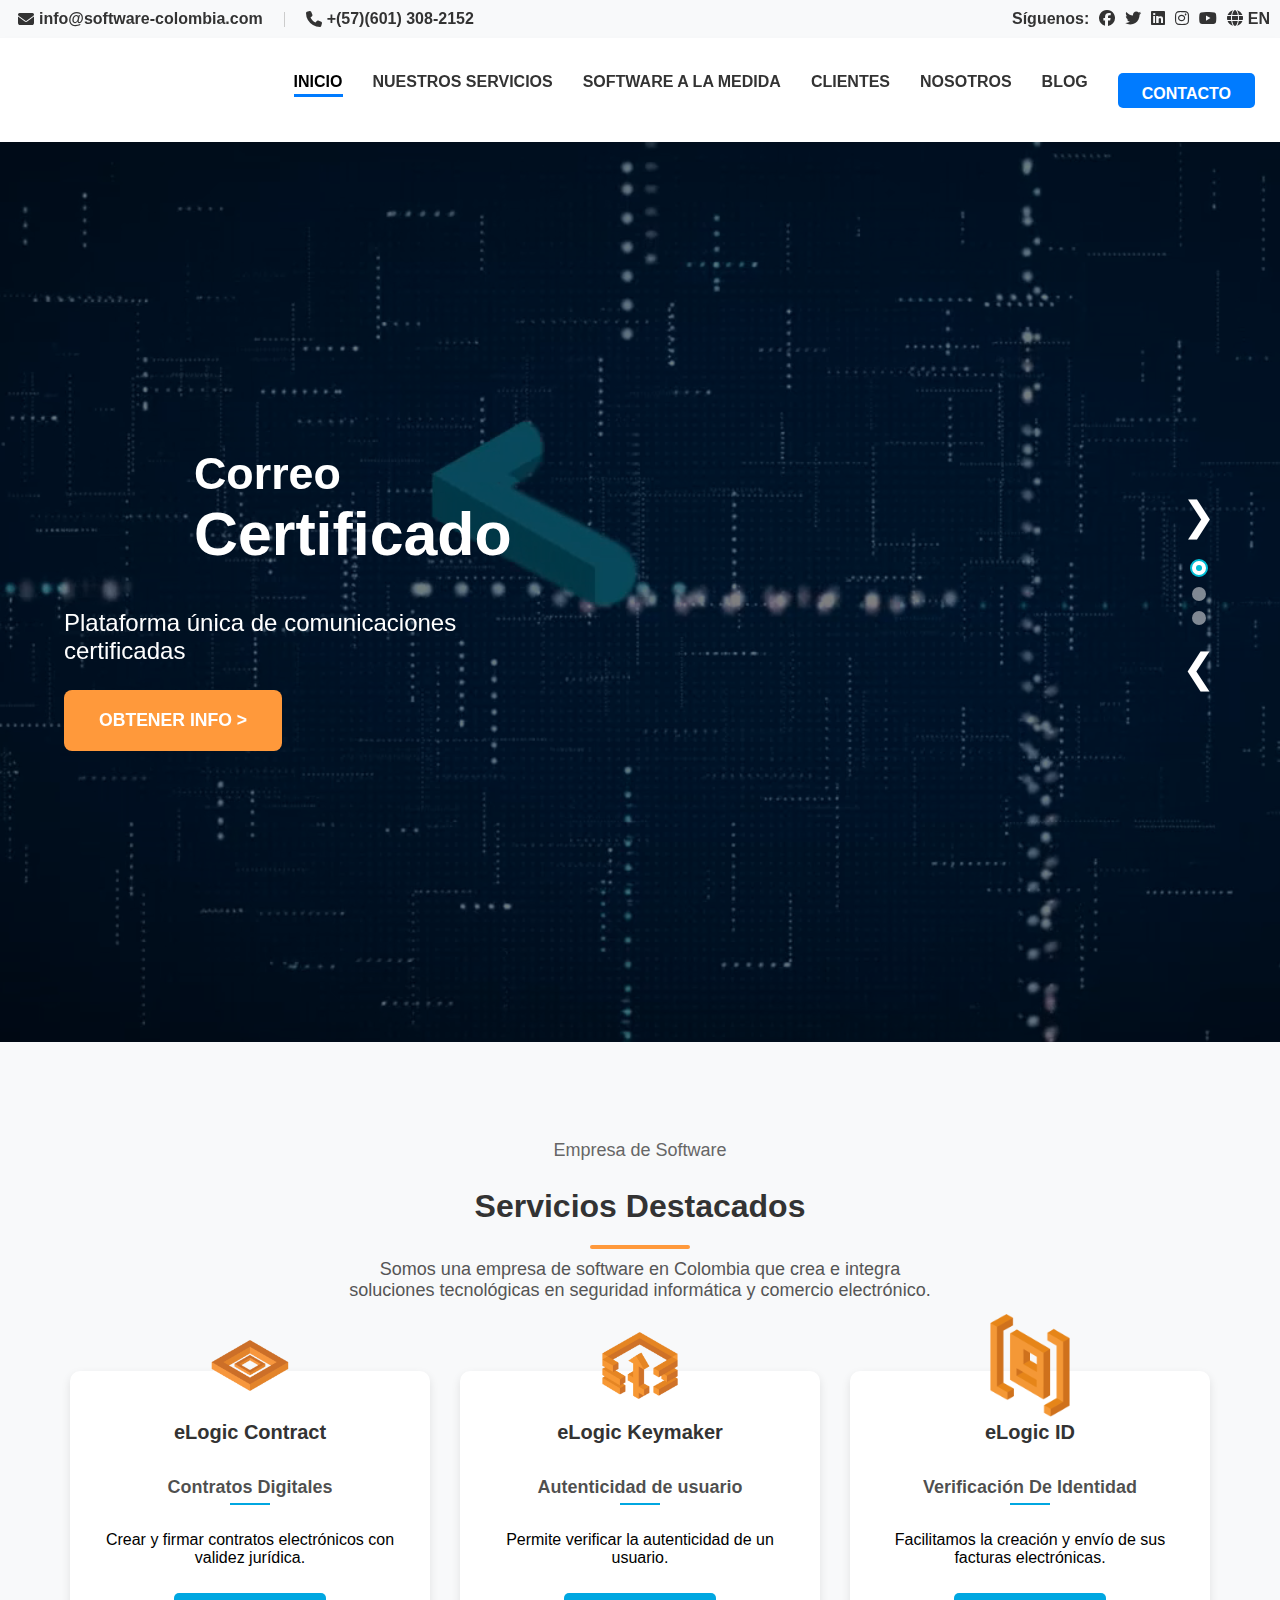
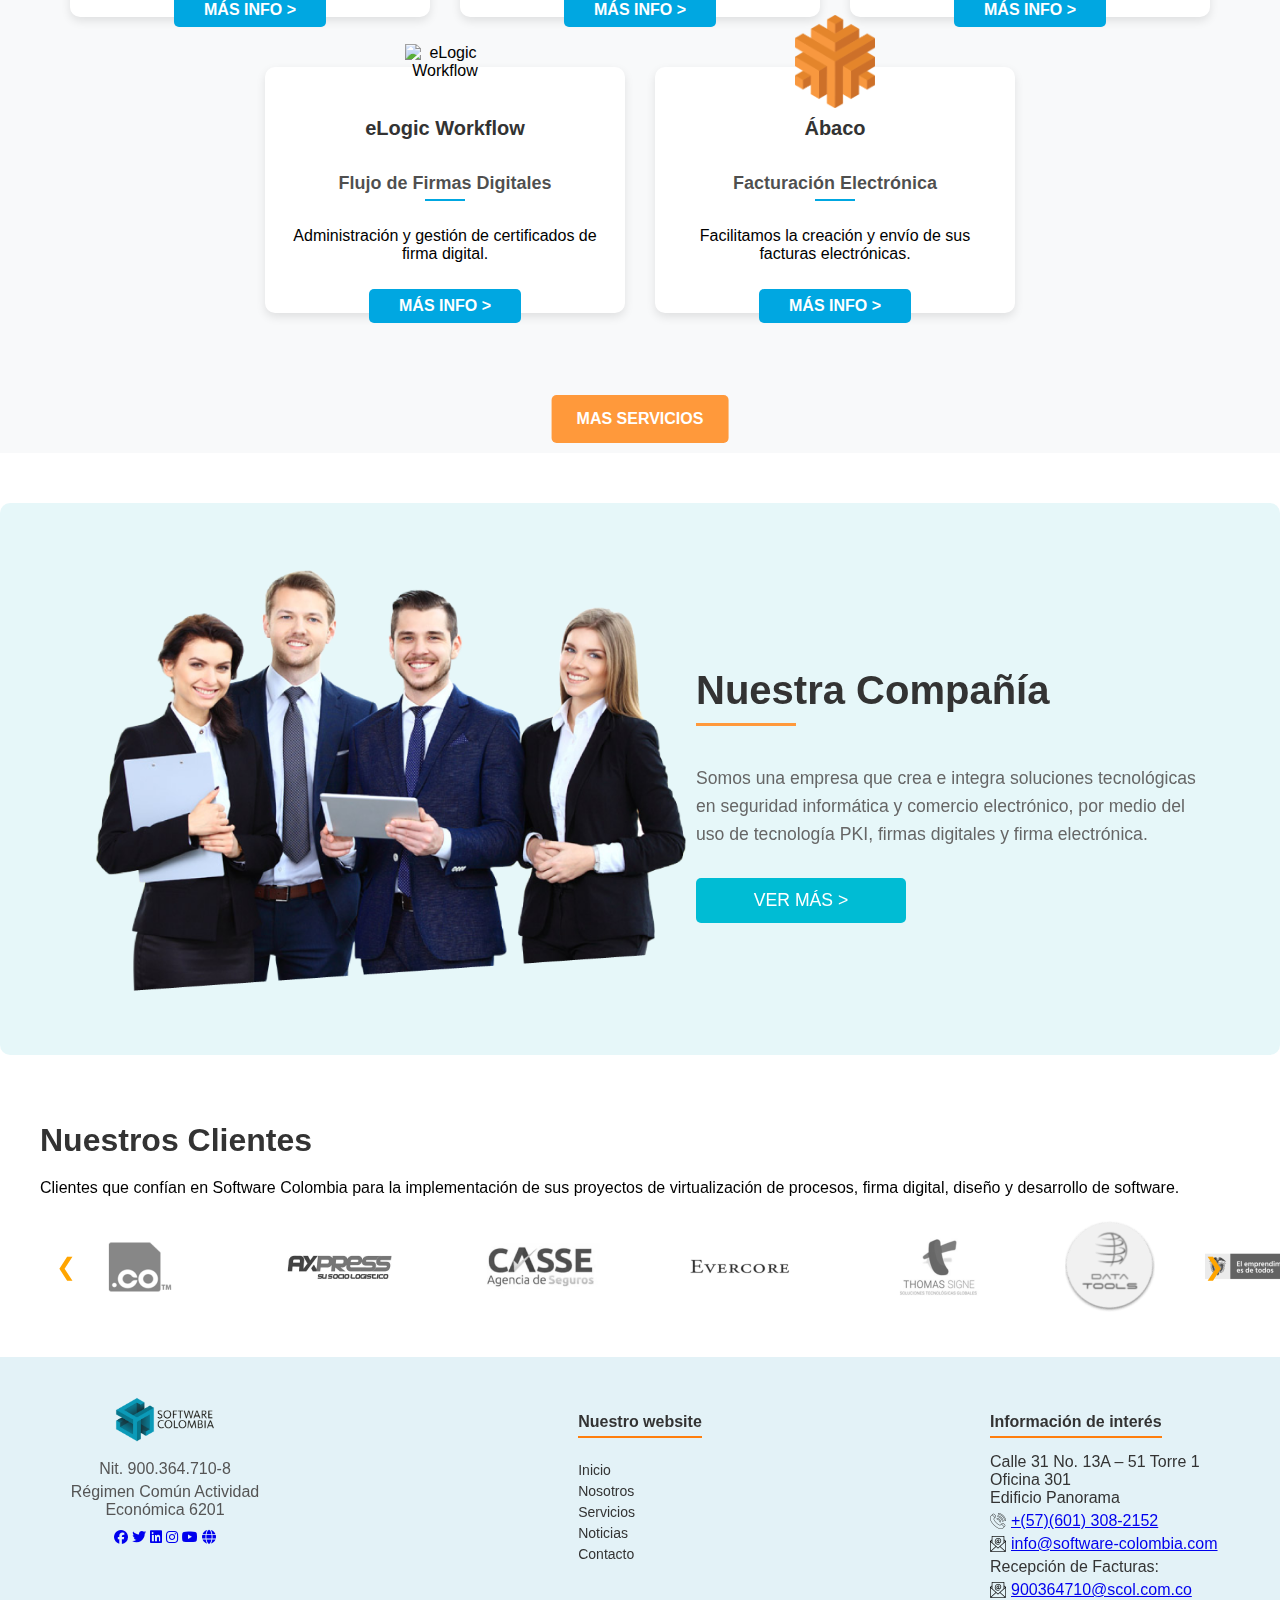
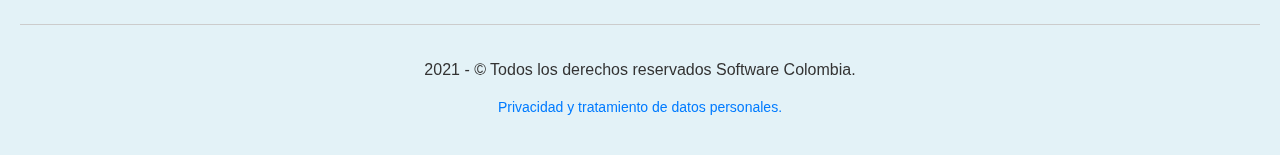
==== commit 6ea0446a: "XD" ====
--- a/html/index.html
+++ b/html/index.html
@@ -1,12 +1,12 @@
-
-    <!DOCTYPE html>
-    <html lang="es">
-    <head>
-        <meta charset="UTF-8">
-        <meta name="viewport" content="width=device-width, initial-scale=1.0">
-        <title>Software Colombia</title>
-        <link rel="stylesheet" href="../css/index.css">
-        <link rel="stylesheet" href="https://cdnjs.cloudflare.com/ajax/libs/font-awesome/6.5.1/css/all.min.css">
+<!DOCTYPE html>
+<html lang="es">
+<head>
+    <meta charset="UTF-8">
+    <meta name="viewport" content="width=device-width, initial-scale=1.0">
+    <title>Software Colombia</title>
+    <link rel="stylesheet" href="/css/index.css">
+    <link rel="stylesheet" href="https://cdnjs.cloudflare.com/ajax/libs/font-awesome/6.5.1/css/all.min.css">
+
 </head>
 <body>
     <header>
@@ -19,47 +19,44 @@
                 <a href="tel:+576013082152">
                     <i class="fas fa-phone"></i> +(57)(601) 308-2152
                 </a>
-            </div>   
-            
-            <nav>
-                <div class="logo-container">
-                    <img src="/img/logo.png" alt="Software Colombia" class="logo">
-                </div>
-                <ul class="nav-links">
-                    <li><a href="./index.html">INICIO</a></li>
-                    <li><a href="./servicios.html">NUESTROS SERVICIOS</a></li>
-                    <li><a href="https://software-colombia.com/software-a-la-medida/">SOFTWARE A LA MEDIDA</a></li>
-                    <li><a href="https://software-colombia.com/clientes/">CLIENTES</a></li>
-                    <li><a href="https://software-colombia.com/nosotros/">NOSOTROS</a></li>
-                    <li><a href="https://software-colombia.com/noticias/">BLOG</a></li>
-                    <li><a href="https://software-colombia.com/contacto/" class="contact-btn">CONTACTO</a></li>
-                </ul>
-            </nav>
-            <section class="hero">
-                <video autoplay loop muted playsinline class="hero-video">
-                    <source src="/videos/video-bg.mp4">
-                    Tu navegador no soporta el elemento de video.
-                </video>
-                <div class="hero-content">
-                    <div class="hero-title">
-                        <img src="/img/Scmail.png" alt="Logo" class="logo">
-                        <div class="title-text">
-                            <span class="correo">Correo</span>
-                            <span class="certificado">Certificado</span>
-                        </div>
-                    </div>
-                    <p class="hero-description">Plataforma única de comunicaciones certificadas</p>
-                    <button class="cta-button">OBTENER INFO ></button>
-                </div>
-            
-                <div class="carousel">
-                    <div class="carousel-controls">
-                        <button class="carousel-prev">&#10095;</button> <div class="carousel-indicators">
-                            <span class="indicator active"></span>
-                            <span class="indicator"></span>
-                            <span class="indicator"></span>
-                        </div>
-                        <button class="carousel-next">&#10094;</button> 
+            </div>
+            <div class="social-links">
+                <span>Síguenos:</span>
+                <a href="#" class="icon facebook"><i class="fab fa-facebook"></i></a>
+                <a href="#" class="icon twitter"><i class="fab fa-twitter"></i></a>
+                <a href="#" class="icon linkedin"><i class="fab fa-linkedin"></i></a>
+                <a href="#" class="icon instagram"><i class="fab fa-instagram"></i></a>
+                <a href="#" class="icon youtube"><i class="fab fa-youtube"></i></a>
+                <a href="#" class="language"><i class="fas fa-globe"></i> EN</a>
+            </div>
+        </div>
+        
+        
+        <nav>
+            <div class="logo-container">
+                <img src="/img/logo.png" alt="Software Colombia" class="logo">
+            </div>
+            <ul class="nav-links">
+                <li><a href="./index.html">INICIO</a></li>
+                <li><a href="./servicios.html">NUESTROS SERVICIOS</a></li>
+                <li><a href="#">SOFTWARE A LA MEDIDA</a></li>
+                <li><a href="#">CLIENTES</a></li>
+                <li><a href="https://software-colombia.com/nosotros/">NOSOTROS</a></li>
+                <li><a href="#">BLOG</a></li>
+                <li><a href="#" class="contact-btn">CONTACTO</a></li>
+            </ul>
+        </nav>
+        <section class="hero">
+            <video autoplay loop muted playsinline class="hero-video">
+                <source src="/videos/video-bg.mp4">
+                Tu navegador no soporta el elemento de video.
+            </video>
+            <div class="hero-content">
+                <div class="hero-title">
+                    <img src="/img/Scmail.png" alt="Logo" class="logo">
+                    <div class="title-text">
+                        <span class="correo">Correo</span>
+                        <span class="certificado">Certificado</span>
                     </div>
                 </div>
                 <p class="hero-description">Plataforma única de comunicaciones certificadas</p>
@@ -223,4 +220,8 @@
 
 <script src="/js/script.js"></script>
 </body>
-</html>+</html>
+
+
+
+
--- a/css/index.css
+++ b/css/index.css
@@ -883,5 +883,3 @@
     .footer-info {
         max-width: 100%;
     }
-}
-
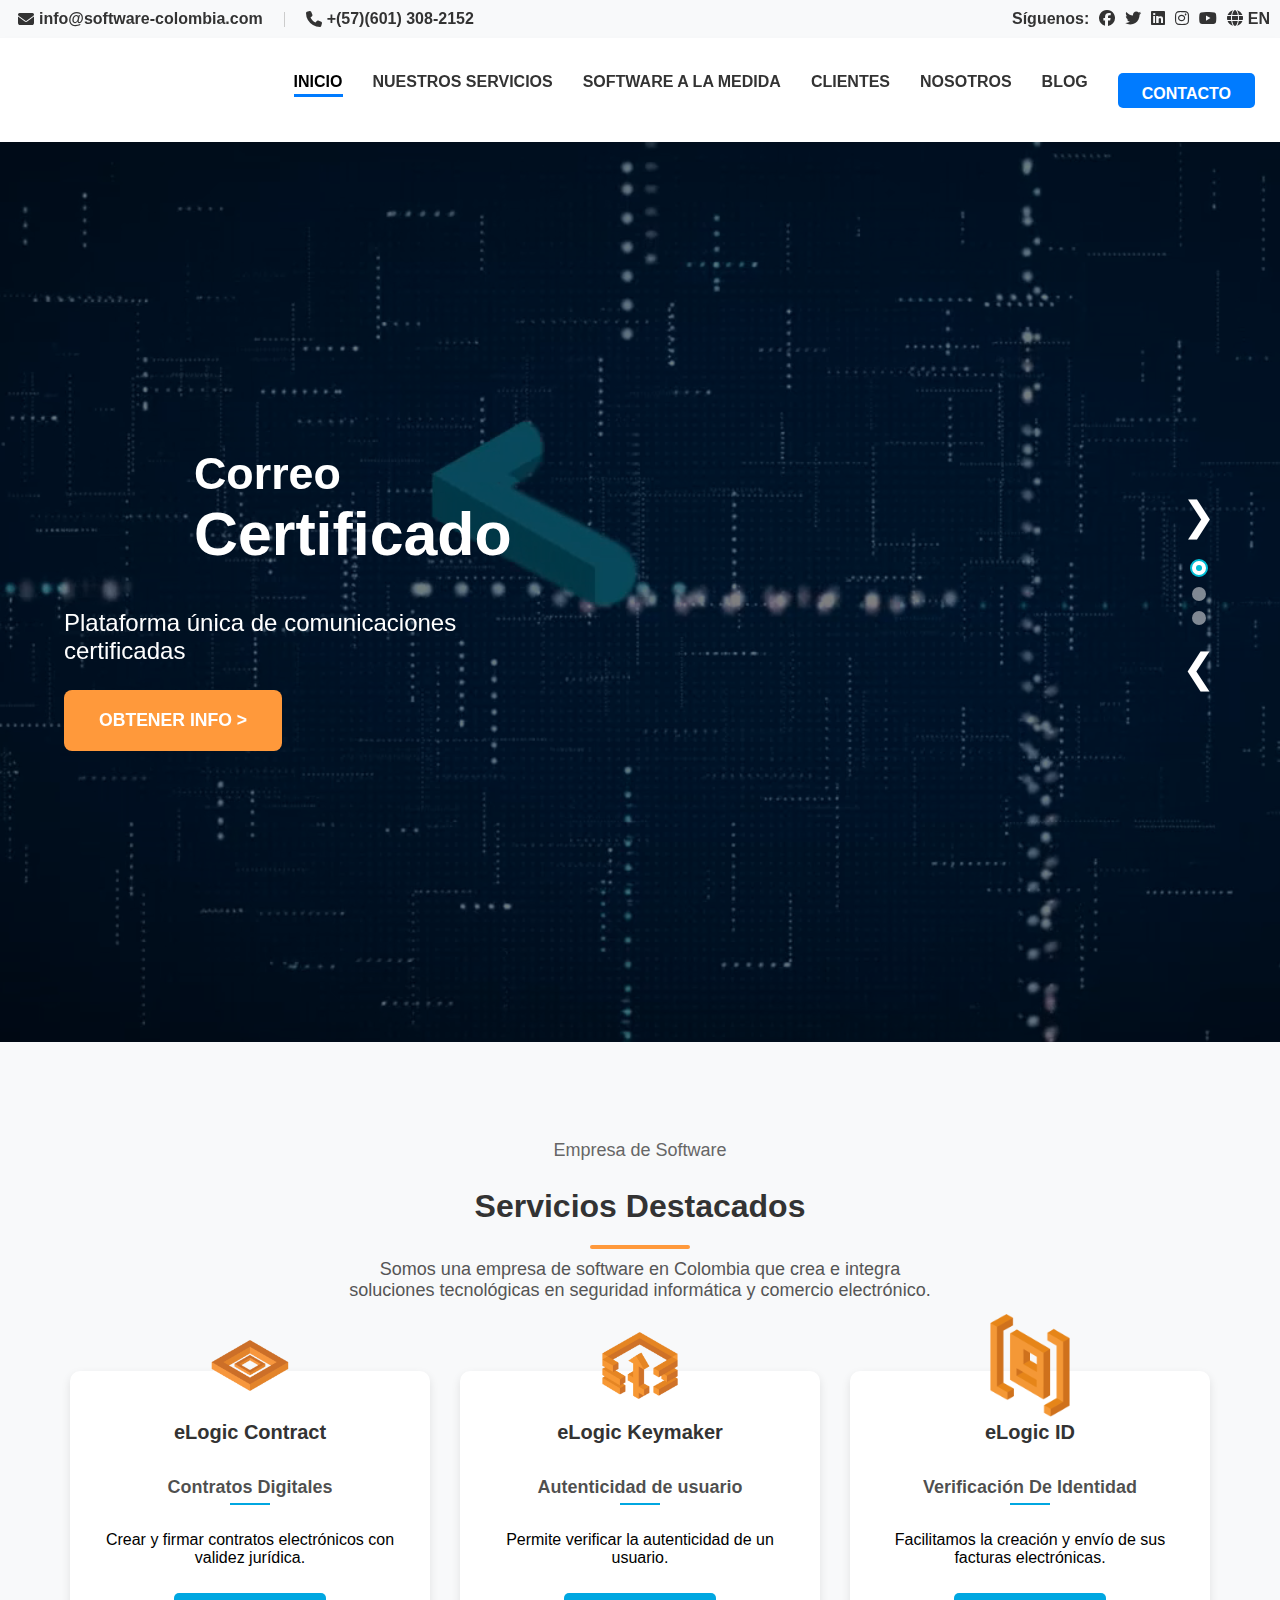
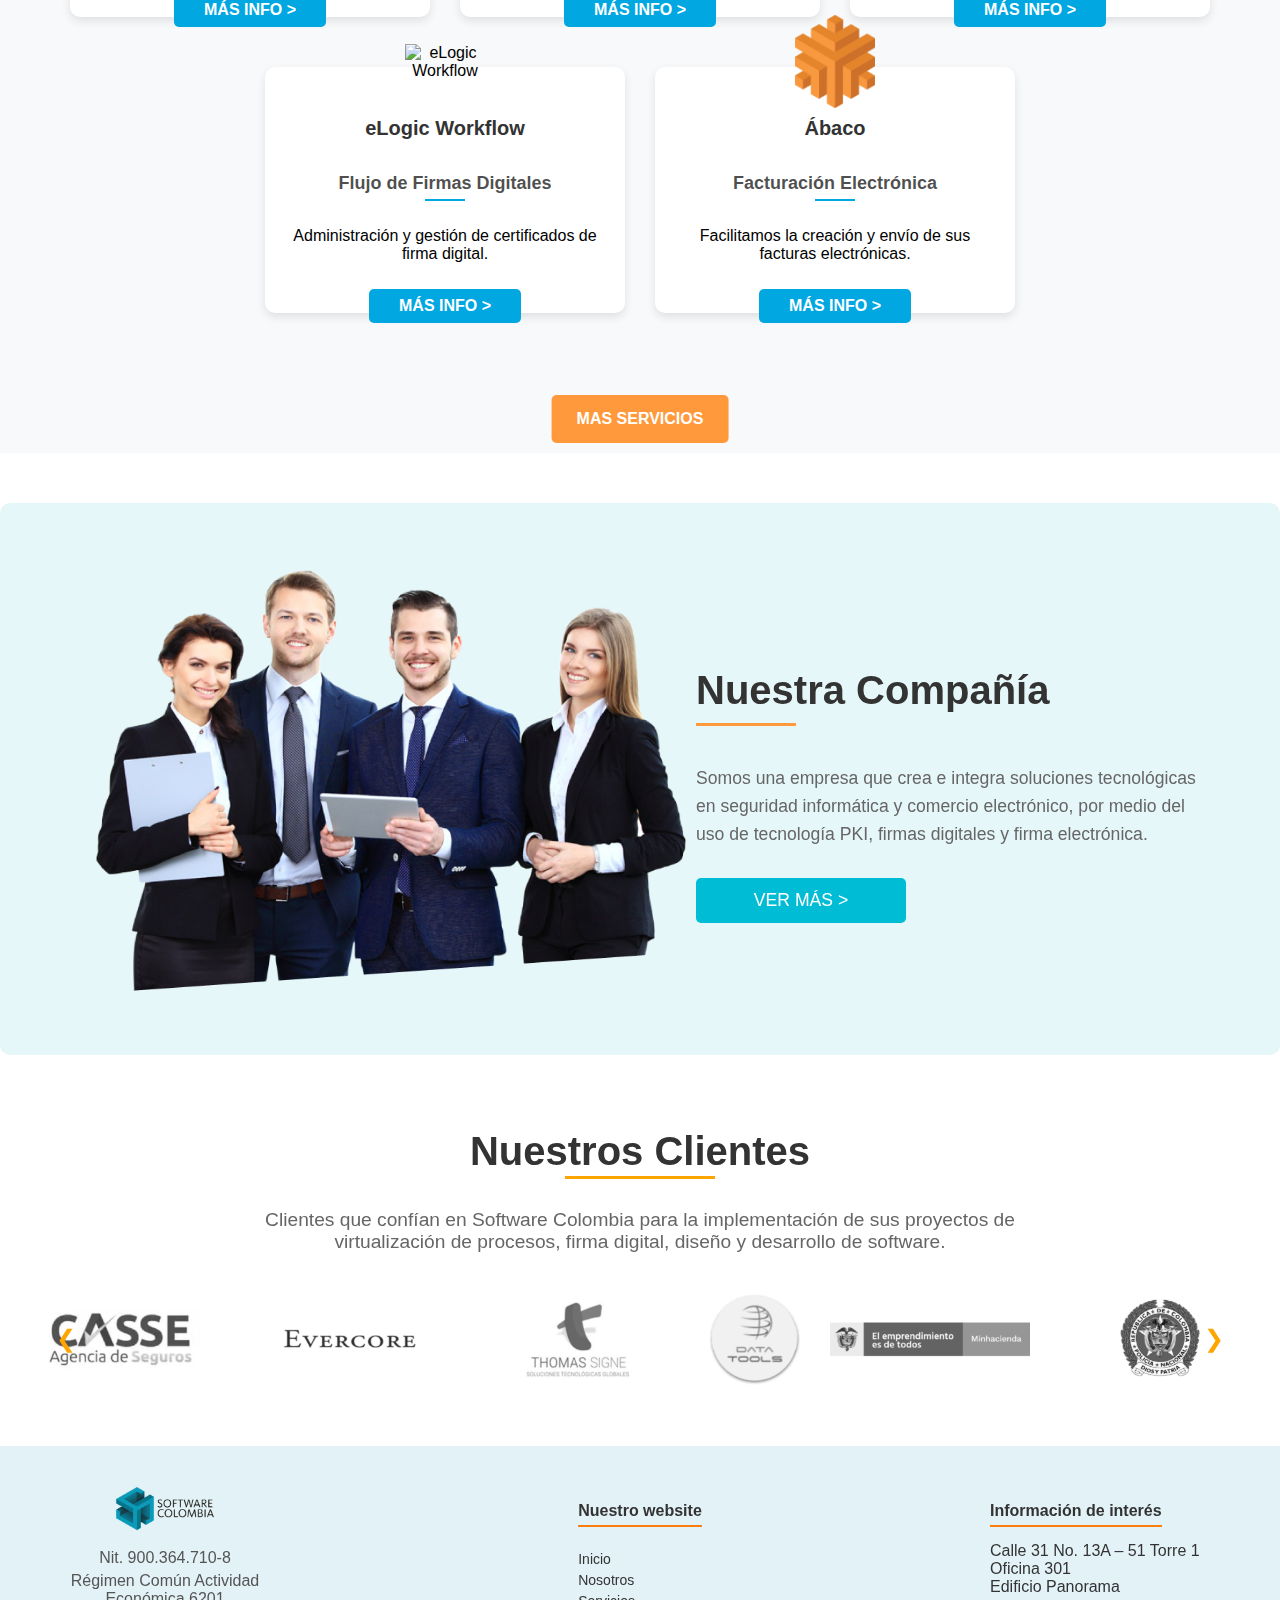
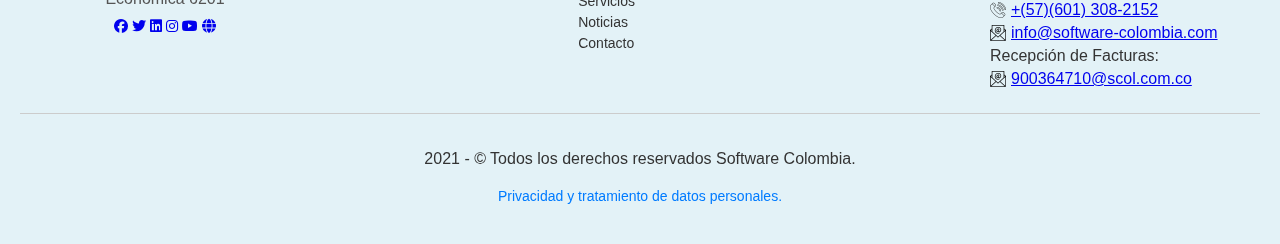
==== commit 09f5e0d6: "arreglos de index" ====
--- a/html/index.html
+++ b/html/index.html
@@ -155,12 +155,12 @@
             <a href="#" class="btn_COMPA">VER MÁS ></a>
         </div>
     </section>
-    <section class="clientes">
-        <h2>Nuestros Clientes</h2>
-        <p>Clientes que confían en Software Colombia para la implementación de sus proyectos de virtualización de procesos, firma digital, diseño y desarrollo de software.</p>
-        <div class="carousel">
-            <button id="prev" class="arrow">&#10094;</button>
-            <div class="carousel-track">
+    <section class="customer-gallery">
+        <h2 class="customer-title">Nuestros Clientes</h2>
+        <p class="customer-description">Clientes que confían en Software Colombia para la implementación de sus proyectos de virtualización de procesos, firma digital, diseño y desarrollo de software.</p>
+        <div class="customer-slider">
+            <button id="customer-prev" class="slider-arrow">&#10094;</button>
+            <div class="slider-track">
                 <img src="../img/co-internet-clientes-software-colombia-min.png" alt="1">
                 <img src="../img/axpress-clientes-software-colombia-min.png" alt="2">
                 <img src="../img/casse-clientes-software-colombia-300x200-min.png" alt="3">
@@ -172,7 +172,7 @@
                 <img src="../img/sfc-clientes-software-colombia-min.png" alt="9">
                 <img src="../img/imagen_2025-03-11_121646640-min.png" alt="10">
             </div>
-            <button id="next" class="arrow">&#10095;</button>
+            <button id="customer-next" class="slider-arrow">&#10095;</button>
         </div>
     </section>
 <footer>
@@ -220,8 +220,4 @@
 
 <script src="/js/script.js"></script>
 </body>
-</html>
-
-
-
-
+</html>--- a/css/index.css
+++ b/css/index.css
@@ -553,13 +553,40 @@
     background-color: #008c9e;
 }
 
-.clientes {
+.customer-gallery {
     padding: 40px 20px;
     max-width: 1200px;
     margin: auto;
-}
-
-.carousel-container {
+    text-align: center;
+}
+
+.customer-title {
+    font-size: 2.5em;
+    margin-bottom: 15px;
+    position: relative;
+    display: inline-block;
+}
+
+.customer-title::after {
+    content: '';
+    position: absolute;
+    left: 50%;
+    bottom: -5px;
+    width: 150px;
+    height: 3px;
+    background-color: orange;
+    transform: translateX(-50%);
+}
+
+.customer-description {
+    font-size: 1.2em;
+    color: #666;
+    margin: 20px auto;
+    max-width: 800px;
+}
+
+
+.customer-slider {
     position: relative;
     display: flex;
     align-items: center;
@@ -567,33 +594,28 @@
     overflow: hidden;
     max-width: 100%;
     margin: auto;
-}
-
-.carousel-track-wrapper {
-    overflow: hidden;
-    width: 80%;
-    max-width: 1000px;
-}
-
-.carousel-track {
+    padding: 0 40px; /* Añade padding para los botones */
+}
+
+.slider-track {
     display: flex;
     transition: transform 0.5s ease-in-out;
     width: max-content;
     align-items: center;
 }
 
-.carousel-track img {
-    max-width: 150px;
-    margin: 0 25px;
+.slider-track img {
+    max-width: 200px;
+    margin: 0 15px;
     filter: grayscale(100%);
     transition: filter 0.3s ease-in-out;
 }
 
-.carousel-track img:hover {
+.slider-track img:hover {
     filter: grayscale(0%);
 }
 
-.arrow {
+.slider-arrow {
     position: absolute;
     background: none;
     border: none;
@@ -602,16 +624,16 @@
     color: orange;
     top: 50%;
     transform: translateY(-50%);
-}
-
-#prev {
+    z-index: 10;
+}
+
+#customer-prev {
     left: 10px;
 }
 
-#next {
+#customer-next {
     right: 10px;
 }
-
 footer {
     background-color: #e3f2f7;
     padding: 40px 20px;
@@ -716,170 +738,4 @@
 
 .footer-bottom a:hover {
     text-decoration: underline;
-}
-
-/* Media Queries para Responsive Design */
-
-@media (max-width: 1200px) {
-    .hero-content {
-        max-width: 50%;
-    }
-
-    .company-section {
-        padding: 40px;
-    }
-
-    .company-section img {
-        width: 50%;
-    }
-
-    .company-content {
-        width: 50%;
-    }
-}
-
-@media (max-width: 992px) {
-    .hero-content {
-        max-width: 60%;
-    }
-
-    .company-section {
-        flex-direction: column;
-        align-items: center;
-        text-align: center;
-    }
-
-    .company-section img {
-        width: 80%;
-        margin-bottom: 20px;
-    }
-
-    .company-content {
-        width: 80%;
-        text-align: center;
-    }
-
-    .company-content h2 {
-        margin: 0 auto 20px;
-    }
-
-    .services-container {
-        gap: 20px;
-    }
-
-    .service-card {
-        width: 45%;
-    }
-
-    .special-container {
-        flex-direction: column;
-        align-items: center;
-    }
-
-    .service-card.special {
-        width: 80%;
-    }
-}
-
-@media (max-width: 768px) {
-    .top-bar {
-        flex-direction: column;
-        align-items: flex-start;
-        padding: 10px;
-    }
-
-    .contact-info {
-        margin-bottom: 10px;
-    }
-
-    .hero-content {
-        max-width: 80%;
-    }
-
-    .hero-title {
-        flex-direction: column;
-        align-items: flex-start;
-    }
-
-    .hero-title .logo {
-        margin-bottom: 20px;
-    }
-
-    .nav-links {
-        flex-direction: column;
-        align-items: flex-start;
-    }
-
-    .nav-links li {
-        margin: 10px 0;
-    }
-
-    .services-container {
-        flex-direction: column;
-        align-items: center;
-    }
-
-    .service-card {
-        width: 80%;
-    }
-
-    .carousel-controls {
-        right: 5%;
-    }
-
-    .carousel-track img {
-        max-width: 100px;
-        margin: 0 15px;
-    }
-
-    .footer-container {
-        flex-direction: column;
-        align-items: center;
-        text-align: center;
-    }
-
-    .footer-links,
-    .footer-info {
-        margin-top: 20px;
-    }
-}
-
-@media (max-width: 576px) {
-    .hero-content {
-        max-width: 90%;
-    }
-
-    .hero-title .correo {
-        font-size: 2em;
-    }
-
-    .hero-title .certificado {
-        font-size: 3em;
-    }
-
-    .hero-description {
-        font-size: 1.2em;
-    }
-
-    .cta-button {
-        padding: 15px 25px;
-        font-size: 1em;
-    }
-
-    .service-card {
-        width: 100%;
-    }
-
-    .carousel-track img {
-        max-width: 80px;
-        margin: 0 10px;
-    }
-
-    .footer-logo img {
-        width: 80px;
-    }
-
-    .footer-links,
-    .footer-info {
-        max-width: 100%;
-    }
+}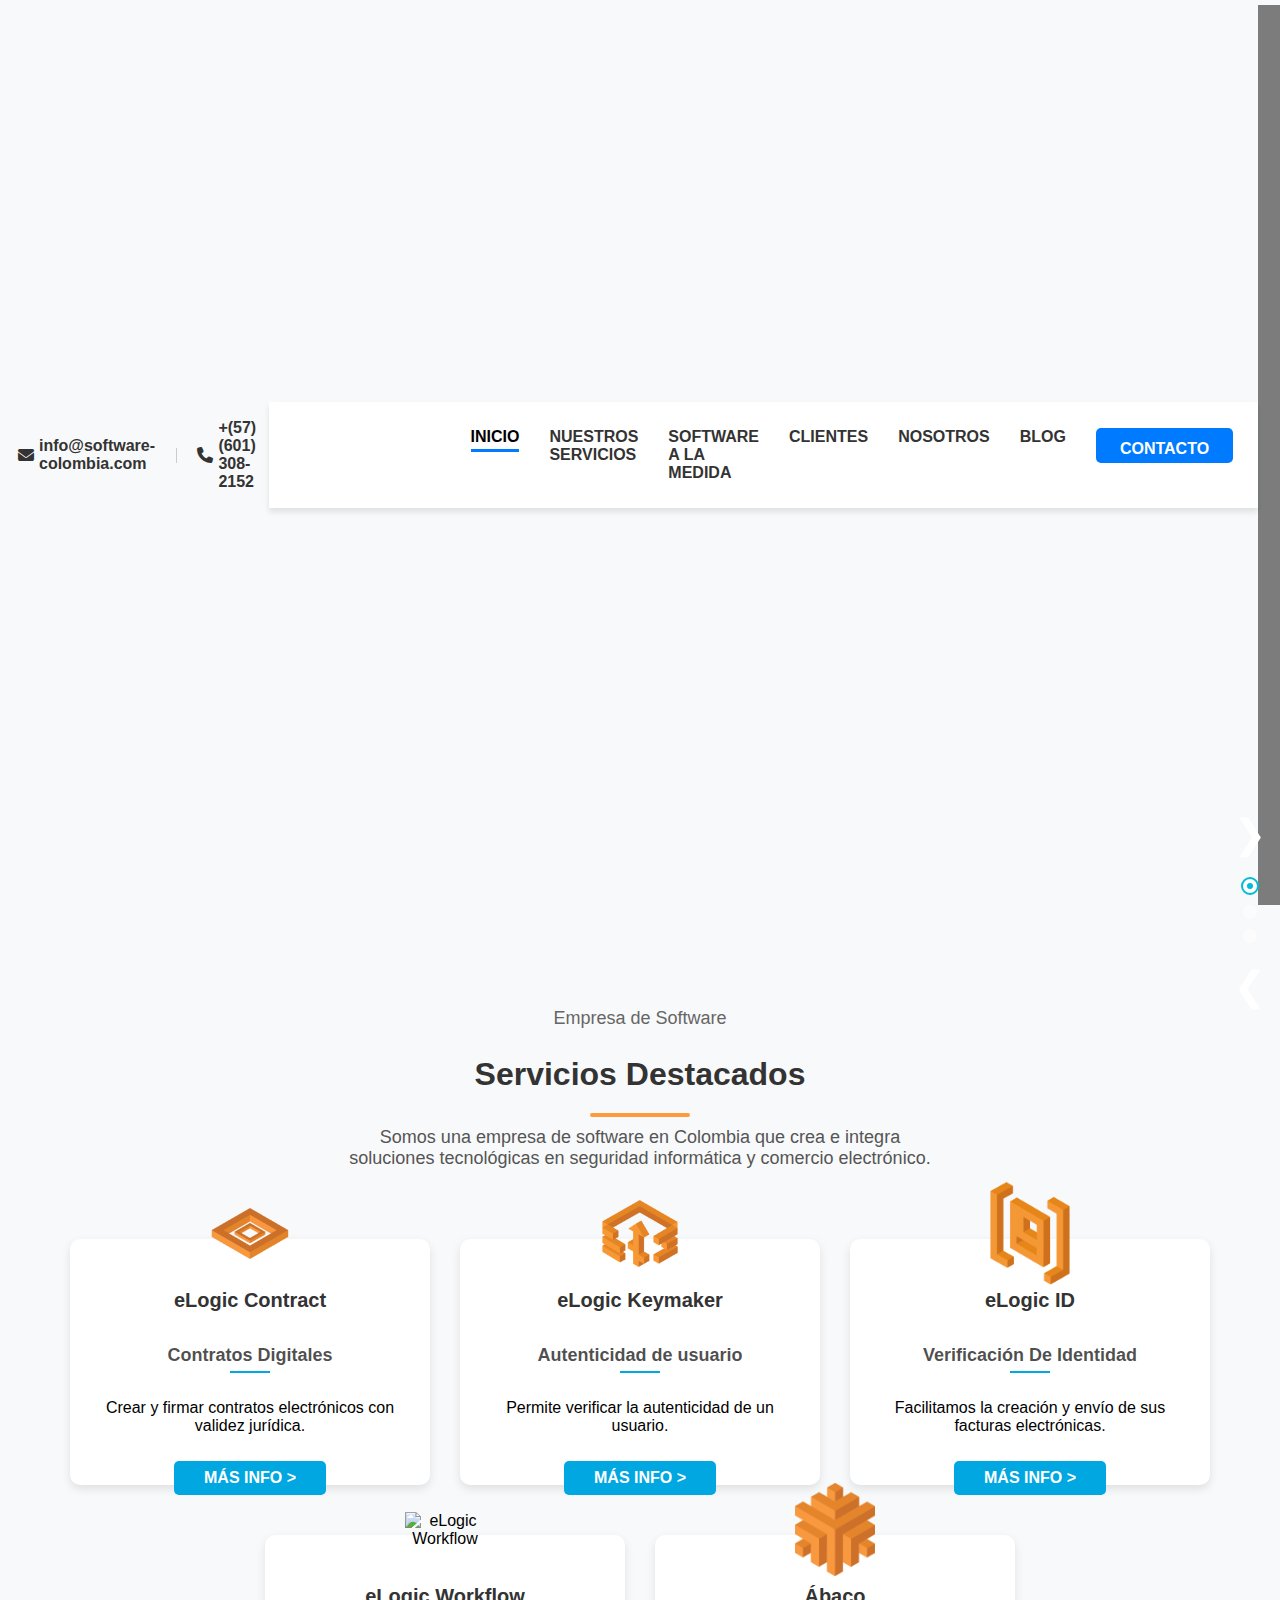
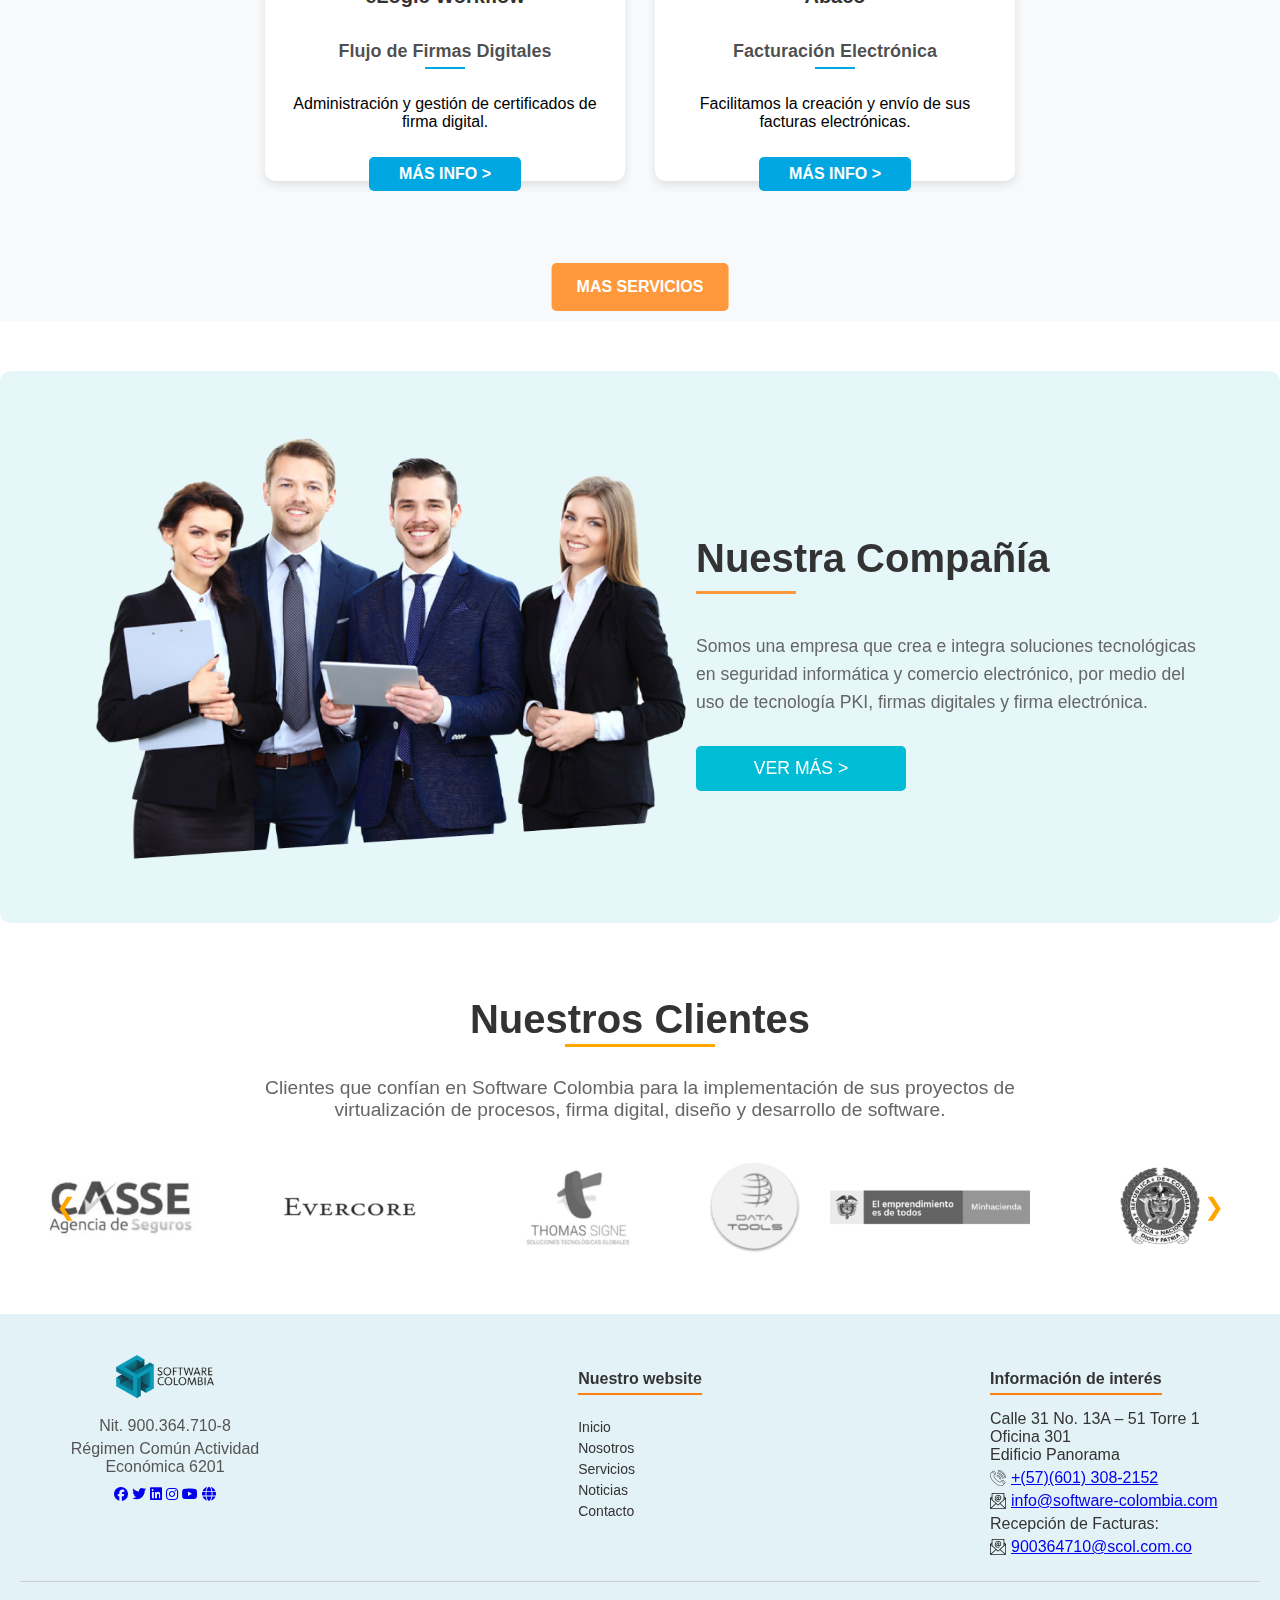
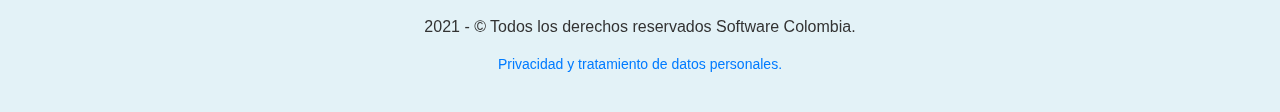
==== commit d8132c5c: "Merge branch 'master' into pre-master" ====
--- a/html/index.html
+++ b/html/index.html
@@ -1,12 +1,12 @@
-<!DOCTYPE html>
-<html lang="es">
-<head>
-    <meta charset="UTF-8">
-    <meta name="viewport" content="width=device-width, initial-scale=1.0">
-    <title>Software Colombia</title>
-    <link rel="stylesheet" href="/css/index.css">
-    <link rel="stylesheet" href="https://cdnjs.cloudflare.com/ajax/libs/font-awesome/6.5.1/css/all.min.css">
-
+
+    <!DOCTYPE html>
+    <html lang="es">
+    <head>
+        <meta charset="UTF-8">
+        <meta name="viewport" content="width=device-width, initial-scale=1.0">
+        <title>Software Colombia</title>
+        <link rel="stylesheet" href="../css/index.css">
+        <link rel="stylesheet" href="https://cdnjs.cloudflare.com/ajax/libs/font-awesome/6.5.1/css/all.min.css">
 </head>
 <body>
     <header>
@@ -19,44 +19,47 @@
                 <a href="tel:+576013082152">
                     <i class="fas fa-phone"></i> +(57)(601) 308-2152
                 </a>
-            </div>
-            <div class="social-links">
-                <span>Síguenos:</span>
-                <a href="#" class="icon facebook"><i class="fab fa-facebook"></i></a>
-                <a href="#" class="icon twitter"><i class="fab fa-twitter"></i></a>
-                <a href="#" class="icon linkedin"><i class="fab fa-linkedin"></i></a>
-                <a href="#" class="icon instagram"><i class="fab fa-instagram"></i></a>
-                <a href="#" class="icon youtube"><i class="fab fa-youtube"></i></a>
-                <a href="#" class="language"><i class="fas fa-globe"></i> EN</a>
-            </div>
-        </div>
-        
-        
-        <nav>
-            <div class="logo-container">
-                <img src="/img/logo.png" alt="Software Colombia" class="logo">
-            </div>
-            <ul class="nav-links">
-                <li><a href="./index.html">INICIO</a></li>
-                <li><a href="./servicios.html">NUESTROS SERVICIOS</a></li>
-                <li><a href="#">SOFTWARE A LA MEDIDA</a></li>
-                <li><a href="#">CLIENTES</a></li>
-                <li><a href="https://software-colombia.com/nosotros/">NOSOTROS</a></li>
-                <li><a href="#">BLOG</a></li>
-                <li><a href="#" class="contact-btn">CONTACTO</a></li>
-            </ul>
-        </nav>
-        <section class="hero">
-            <video autoplay loop muted playsinline class="hero-video">
-                <source src="/videos/video-bg.mp4">
-                Tu navegador no soporta el elemento de video.
-            </video>
-            <div class="hero-content">
-                <div class="hero-title">
-                    <img src="/img/Scmail.png" alt="Logo" class="logo">
-                    <div class="title-text">
-                        <span class="correo">Correo</span>
-                        <span class="certificado">Certificado</span>
+            </div>   
+            
+            <nav>
+                <div class="logo-container">
+                    <img src="/img/logo.png" alt="Software Colombia" class="logo">
+                </div>
+                <ul class="nav-links">
+                    <li><a href="./index.html">INICIO</a></li>
+                    <li><a href="./servicios.html">NUESTROS SERVICIOS</a></li>
+                    <li><a href="https://software-colombia.com/software-a-la-medida/">SOFTWARE A LA MEDIDA</a></li>
+                    <li><a href="https://software-colombia.com/clientes/">CLIENTES</a></li>
+                    <li><a href="https://software-colombia.com/nosotros/">NOSOTROS</a></li>
+                    <li><a href="https://software-colombia.com/noticias/">BLOG</a></li>
+                    <li><a href="https://software-colombia.com/contacto/" class="contact-btn">CONTACTO</a></li>
+                </ul>
+            </nav>
+            <section class="hero">
+                <video autoplay loop muted playsinline class="hero-video">
+                    <source src="/videos/video-bg.mp4">
+                    Tu navegador no soporta el elemento de video.
+                </video>
+                <div class="hero-content">
+                    <div class="hero-title">
+                        <img src="/img/Scmail.png" alt="Logo" class="logo">
+                        <div class="title-text">
+                            <span class="correo">Correo</span>
+                            <span class="certificado">Certificado</span>
+                        </div>
+                    </div>
+                    <p class="hero-description">Plataforma única de comunicaciones certificadas</p>
+                    <button class="cta-button">OBTENER INFO ></button>
+                </div>
+            
+                <div class="carousel">
+                    <div class="carousel-controls">
+                        <button class="carousel-prev">&#10095;</button> <div class="carousel-indicators">
+                            <span class="indicator active"></span>
+                            <span class="indicator"></span>
+                            <span class="indicator"></span>
+                        </div>
+                        <button class="carousel-next">&#10094;</button> 
                     </div>
                 </div>
                 <p class="hero-description">Plataforma única de comunicaciones certificadas</p>
